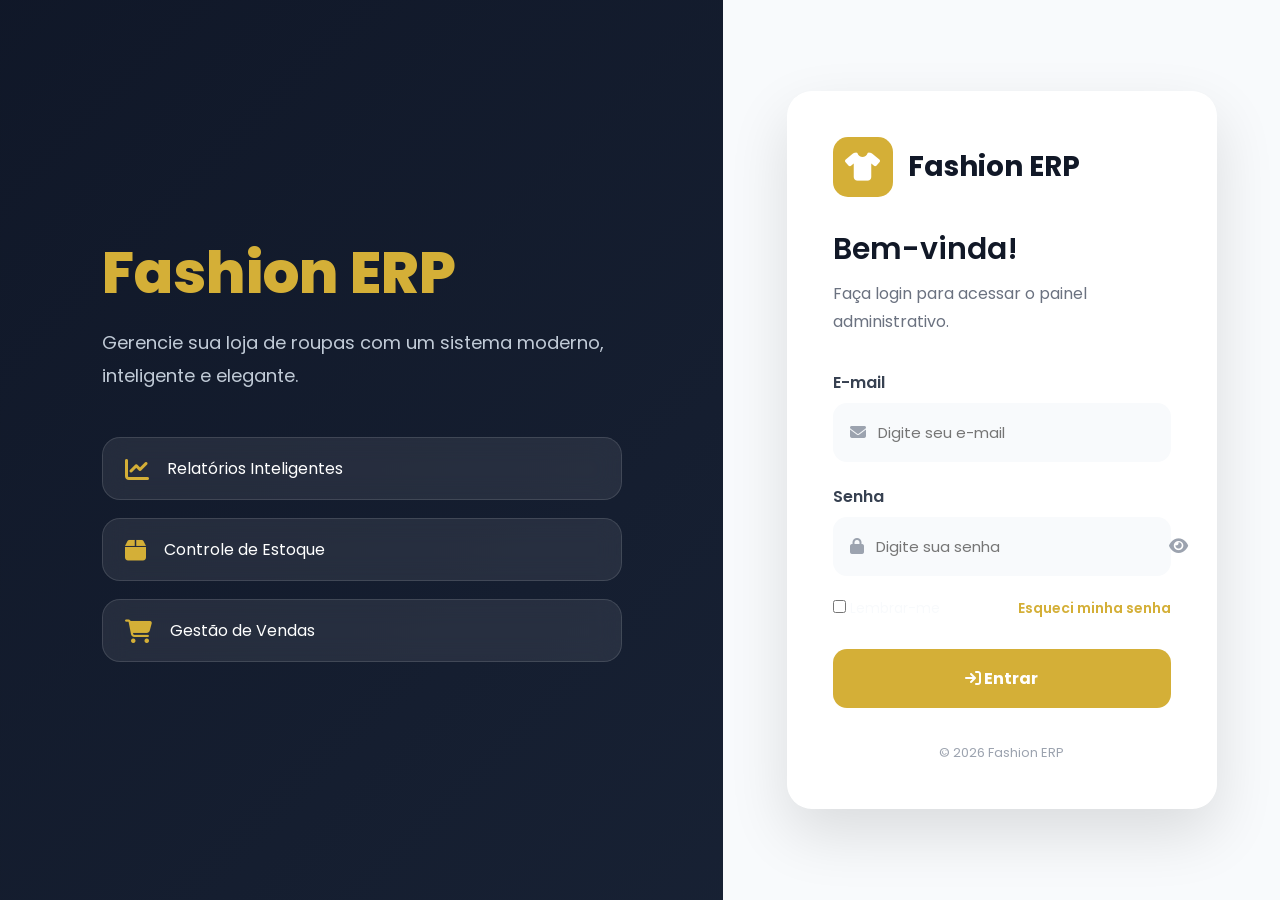
==== pages/ clientes.html @ 457f80de "cliente" ====
<!DOCTYPE html>
<html lang="pt-BR">

<head>

    <meta charset="UTF-8">

    <meta
        name="viewport"
        content="width=device-width, initial-scale=1.0">

    <title>Fashion ERP | Clientes</title>

    <!-- Google Fonts -->

    <link rel="preconnect" href="https://fonts.googleapis.com">

    <link
        rel="preconnect"
        href="https://fonts.gstatic.com"
        crossorigin>

    <link
        href="https://fonts.googleapis.com/css2?family=Poppins:wght@300;400;500;600;700;800&display=swap"
        rel="stylesheet">

    <!-- Font Awesome -->

    <link
        rel="stylesheet"
        href="https://cdnjs.cloudflare.com/ajax/libs/font-awesome/6.7.1/css/all.min.css">

    <!-- CSS -->

    <link rel="stylesheet" href="../css/base.css">

    <link rel="stylesheet" href="../css/layout.css">

    <link rel="stylesheet" href="../css/components.css">

    <link rel="stylesheet" href="../css/clientes.css">

</head>

<body>

<!-- PROTEÇÃO -->

<script>

if(localStorage.getItem("usuarioLogado") !== "true"){

    window.location.href="../index.html";

}

</script>


<!-- SIDEBAR -->

<aside class="sidebar">

    <div class="logo">

        <i class="fa-solid fa-shirt"></i>

        <h2>Fashion ERP</h2>

    </div>


    <nav>

        <a href="dashboard.html">

            <i class="fa-solid fa-house"></i>

            Dashboard

        </a>


        <a href="produtos.html">

            <i class="fa-solid fa-shirt"></i>

            Produtos

        </a>


        <a class="active" href="clientes.html">

            <i class="fa-solid fa-users"></i>

            Clientes

        </a>


        <a href="estoque.html">

            <i class="fa-solid fa-box"></i>

            Estoque

        </a>


        <a href="vendas.html">

            <i class="fa-solid fa-cart-shopping"></i>

            Vendas

        </a>


        <a href="financeiro.html">

            <i class="fa-solid fa-wallet"></i>

            Financeiro

        </a>


        <a href="fornecedores.html">

            <i class="fa-solid fa-truck"></i>

            Fornecedores

        </a>


        <a href="relatorios.html">

            <i class="fa-solid fa-chart-line"></i>

            Relatórios

        </a>


        <a href="perfil.html">

            <i class="fa-solid fa-user"></i>

            Perfil

        </a>

    </nav>

</aside>


<!-- CONTEÚDO -->

<main class="content">


    <!-- CABEÇALHO -->

    <header class="page-header">

        <div>

            <h1>Clientes</h1>

            <p>

                Gerencie os clientes da sua loja.

            </p>

        </div>


        <button
            class="btn-primary"
            id="novoCliente">

            <i class="fa-solid fa-plus"></i>

            Novo Cliente

        </button>

    </header>


    <!-- RESUMO -->

    <section class="client-stats">


        <div class="stat-card">

            <div class="stat-icon">

                <i class="fa-solid fa-users"></i>

            </div>

            <div>

                <span>Total de Clientes</span>

                <strong id="totalClientes">

                    0

                </strong>

            </div>

        </div>


        <div class="stat-card">

            <div class="stat-icon">

                <i class="fa-solid fa-user-plus"></i>

            </div>

            <div>

                <span>Novos Clientes</span>

                <strong id="novosClientes">

                    0

                </strong>

            </div>

        </div>


        <div class="stat-card">

            <div class="stat-icon">

                <i class="fa-solid fa-star"></i>

            </div>

            <div>

                <span>Clientes Ativos</span>

                <strong id="clientesAtivos">

                    0

                </strong>

            </div>

        </div>


    </section>


    <!-- FERRAMENTAS -->

    <section class="toolbar">


        <div class="search">

            <i class="fa-solid fa-magnifying-glass"></i>

            <input
                type="text"
                id="pesquisaCliente"
                placeholder="Pesquisar cliente...">

        </div>


        <button
            class="btn-secondary"
            id="limparPesquisa">

            <i class="fa-solid fa-filter-circle-xmark"></i>

            Limpar

        </button>


    </section>


    <!-- TABELA -->

    <section class="table-card">

        <table>

            <thead>

                <tr>

                    <th>Cliente</th>

                    <th>Telefone</th>

                    <th>E-mail</th>

                    <th>Cidade</th>

                    <th>Compras</th>

                    <th>Status</th>

                    <th>Ações</th>

                </tr>

            </thead>


            <tbody id="listaClientes">

                <!-- JS -->

            </tbody>

        </table>


        <div
            id="semClientes"
            class="empty-state">

            <i class="fa-solid fa-users"></i>

            <h3>Nenhum cliente cadastrado</h3>

            <p>

                Cadastre seu primeiro cliente.

            </p>

        </div>

    </section>


</main>


<!-- MODAL -->

<div
    class="modal"
    id="modalCliente">


    <div class="modal-content">


        <div class="modal-header">

            <div>

                <h2 id="tituloModal">

                    Novo Cliente

                </h2>

                <p>

                    Preencha os dados do cliente.

                </p>

            </div>


            <button
                type="button"
                id="fecharModal">

                <i class="fa-solid fa-xmark"></i>

            </button>

        </div>


        <form id="formCliente">


            <input
                type="hidden"
                id="clienteId">


            <div class="form-grid">


                <div class="form-group">

                    <label for="nomeCliente">

                        Nome completo

                    </label>

                    <input
                        type="text"
                        id="nomeCliente"
                        placeholder="Digite o nome"
                        required>

                </div>


                <div class="form-group">

                    <label for="telefoneCliente">

                        Telefone

                    </label>

                    <input
                        type="tel"
                        id="telefoneCliente"
                        placeholder="(00) 00000-0000"
                        required>

                </div>


                <div class="form-group">

                    <label for="emailCliente">

                        E-mail

                    </label>

                    <input
                        type="email"
                        id="emailCliente"
                        placeholder="cliente@email.com">

                </div>


                <div class="form-group">

                    <label for="cidadeCliente">

                        Cidade

                    </label>

                    <input
                        type="text"
                        id="cidadeCliente"
                        placeholder="Digite a cidade">

                </div>


                <div class="form-group">

                    <label for="statusCliente">

                        Status

                    </label>

                    <select id="statusCliente">

                        <option value="Ativo">

                            Ativo

                        </option>

                        <option value="Inativo">

                            Inativo

                        </option>

                    </select>

                </div>


                <div class="form-group">

                    <label for="observacoesCliente">

                        Observações

                    </label>

                    <input
                        type="text"
                        id="observacoesCliente"
                        placeholder="Observações">

                </div>


            </div>


            <div class="modal-footer">

                <button
                    type="button"
                    class="btn-secondary"
                    id="cancelarCliente">

                    Cancelar

                </button>


                <button
                    type="submit"
                    class="btn-primary">

                    <i class="fa-solid fa-check"></i>

                    Salvar Cliente

                </button>

            </div>


        </form>

    </div>

</div>


<script src="../js/clientes.js"></script>

</body>

</html>
---- css/components.css ----
/* ==========================================================
   FASHION ERP
   COMPONENTS.CSS
==========================================================*/

/* ==========================
   BOTÕES
========================== */

.btn{
    display:inline-flex;
    align-items:center;
    justify-content:center;
    gap:10px;

    height:48px;

    padding:0 22px;

    border:none;

    border-radius:14px;

    cursor:pointer;

    font-size:.95rem;

    font-weight:600;

    transition:.30s;

    user-select:none;
}

.btn i{

    font-size:15px;

}

.btn-primary{

    background:linear-gradient(135deg,#2563EB,#1D4ED8);

    color:#fff;

}

.btn-primary:hover{

    transform:translateY(-2px);

    box-shadow:0 15px 30px rgba(37,99,235,.30);

}

.btn-secondary{

    background:#F59E0B;

    color:#fff;

}

.btn-secondary:hover{

    transform:translateY(-2px);

}

.btn-success{

    background:#22C55E;

    color:#fff;

}

.btn-danger{

    background:#EF4444;

    color:#fff;

}

.btn-light{

    background:var(--surface);

    border:1px solid var(--border);

    color:var(--text);

}

.btn-light:hover{

    background:var(--background-light);

}

/* ==========================
   CARDS
========================== */

.card{

    background:var(--surface);

    border:1px solid var(--border);

    border-radius:22px;

    padding:25px;

    box-shadow:var(--shadow-sm);

    transition:.30s;

}

.card:hover{

    transform:translateY(-4px);

    box-shadow:var(--shadow);

}

.card-header{

    display:flex;

    justify-content:space-between;

    align-items:center;

    margin-bottom:25px;

}

.card-title{

    font-size:1.15rem;

    font-weight:600;

}

/* ==========================
   STAT CARDS
========================== */

.stat-card{

    display:flex;

    justify-content:space-between;

    align-items:center;

    padding:25px;

    border-radius:20px;

    background:var(--surface);

    border:1px solid var(--border);

    transition:.30s;

}

.stat-card:hover{

    transform:translateY(-5px);

}

.stat-card .icon{

    width:65px;

    height:65px;

    border-radius:18px;

    display:flex;

    align-items:center;

    justify-content:center;

    color:#fff;

    font-size:24px;

    background:linear-gradient(135deg,#2563EB,#1D4ED8);

}

.stat-card h3{

    font-size:2rem;

    margin-top:10px;

}

.stat-card p{

    color:var(--text-muted);

}

/* ==========================
   BADGES
========================== */

.badge{

    display:inline-flex;

    align-items:center;

    justify-content:center;

    padding:7px 14px;

    border-radius:50px;

    font-size:.80rem;

    font-weight:600;

}

.badge-success{

    background:#DCFCE7;

    color:#15803D;

}

.badge-danger{

    background:#FEE2E2;

    color:#B91C1C;

}

.badge-warning{

    background:#FEF3C7;

    color:#B45309;

}

.badge-info{

    background:#DBEAFE;

    color:#1D4ED8;

}

/* ==========================
   ALERTAS
========================== */

.alert{

    padding:18px 22px;

    border-radius:15px;

    margin-bottom:20px;

    border-left:5px solid;

}

.alert-success{

    background:#DCFCE7;

    border-color:#22C55E;

    color:#166534;

}

.alert-danger{

    background:#FEE2E2;

    border-color:#EF4444;

    color:#991B1B;

}

.alert-warning{

    background:#FEF3C7;

    border-color:#F59E0B;

    color:#92400E;

}

.alert-info{

    background:#DBEAFE;

    border-color:#2563EB;

    color:#1E3A8A;

}

/* ==========================
   AVATAR
========================== */

.avatar{

    width:45px;

    height:45px;

    border-radius:50%;

    overflow:hidden;

}

.avatar img{

    width:100%;

    height:100%;

    object-fit:cover;

}
/* ==========================================================
   TABELAS
========================================================== */

.table-container{
    background:var(--surface);
    border:1px solid var(--border);
    border-radius:20px;
    overflow:hidden;
    box-shadow:var(--shadow-sm);
}

.table-responsive{
    width:100%;
    overflow-x:auto;
}

.table{
    width:100%;
    border-collapse:collapse;
    min-width:900px;
}

.table thead{
    background:var(--background-light);
}

.table th{
    padding:18px;
    text-align:left;
    font-size:.9rem;
    font-weight:600;
    color:var(--text);
    border-bottom:1px solid var(--border);
}

.table td{
    padding:18px;
    border-bottom:1px solid var(--border);
    color:var(--text-light);
}

.table tbody tr{
    transition:.3s;
}

.table tbody tr:hover{
    background:rgba(37,99,235,.05);
}

/* ==========================================================
   FORMULÁRIOS
========================================================== */

.form-group{
    margin-bottom:22px;
}

.form-label{
    display:block;
    margin-bottom:8px;
    font-weight:600;
    color:var(--text);
}

.form-control{

    width:100%;

    height:52px;

    padding:0 18px;

    border-radius:14px;

    background:var(--background-light);

    border:1px solid var(--border);

    color:var(--text);

    transition:.3s;

}

.form-control:focus{

    border-color:var(--primary);

    box-shadow:0 0 0 4px rgba(37,99,235,.12);

}

textarea.form-control{

    height:140px;

    resize:vertical;

    padding:15px;

}

.form-row{

    display:grid;

    grid-template-columns:repeat(auto-fit,minmax(220px,1fr));

    gap:20px;

}

/* ==========================================================
   CHECKBOX
========================================================== */

.checkbox{

    display:flex;

    align-items:center;

    gap:10px;

}

.checkbox input{

    width:18px;

    height:18px;

    accent-color:var(--primary);

}

/* ==========================================================
   SWITCH
========================================================== */

.switch{

    position:relative;

    width:54px;

    height:30px;

}

.switch input{

    display:none;

}

.slider{

    position:absolute;

    inset:0;

    background:#CBD5E1;

    border-radius:50px;

    transition:.3s;

}

.slider::before{

    content:"";

    position:absolute;

    width:22px;

    height:22px;

    left:4px;

    top:4px;

    background:#fff;

    border-radius:50%;

    transition:.3s;

}

.switch input:checked + .slider{

    background:var(--primary);

}

.switch input:checked + .slider::before{

    transform:translateX(24px);

}

/* ==========================================================
   PAGINAÇÃO
========================================================== */

.pagination{

    display:flex;

    justify-content:flex-end;

    gap:10px;

    margin-top:25px;

}

.page-item{

    width:42px;

    height:42px;

    display:flex;

    align-items:center;

    justify-content:center;

    border-radius:12px;

    background:var(--surface);

    border:1px solid var(--border);

    cursor:pointer;

    transition:.3s;

}

.page-item:hover{

    background:var(--primary);

    color:#fff;

}

.page-item.active{

    background:var(--primary);

    color:#fff;

}

/* ==========================================================
   PROGRESS BAR
========================================================== */

.progress{

    width:100%;

    height:10px;

    border-radius:50px;

    overflow:hidden;

    background:#E5E7EB;

}

.progress-bar{

    height:100%;

    background:linear-gradient(90deg,#2563EB,#1D4ED8);

}

/* ==========================================================
   MODAL
========================================================== */

.modal{

    position:fixed;

    inset:0;

    background:rgba(0,0,0,.55);

    display:none;

    align-items:center;

    justify-content:center;

    padding:20px;

    z-index:5000;

}

.modal.active{

    display:flex;

}

.modal-content{

    width:100%;

    max-width:650px;

    background:var(--surface);

    border-radius:24px;

    padding:30px;

    position:relative;

    animation:fadeUp .35s;

}

.close-modal{

    position:absolute;

    top:18px;

    right:18px;

    width:42px;

    height:42px;

    border-radius:12px;

    background:var(--background-light);

}

/* ==========================================================
   DROPDOWN
========================================================== */

.dropdown{

    position:relative;

}

.dropdown-menu{

    position:absolute;

    top:110%;

    right:0;

    width:220px;

    background:var(--surface);

    border:1px solid var(--border);

    border-radius:16px;

    overflow:hidden;

    display:none;

    box-shadow:var(--shadow);

}

.dropdown.active .dropdown-menu{

    display:block;

}

.dropdown-menu a{

    display:flex;

    align-items:center;

    gap:12px;

    padding:15px 18px;

    transition:.3s;

}

.dropdown-menu a:hover{

    background:rgba(37,99,235,.08);

}

/* ==========================================================
   TOOLTIP
========================================================== */

.tooltip{

    position:relative;

}

.tooltip:hover::after{

    content:attr(data-tooltip);

    position:absolute;

    bottom:120%;

    left:50%;

    transform:translateX(-50%);

    background:#111827;

    color:#fff;

    padding:8px 12px;

    border-radius:8px;

    white-space:nowrap;

    font-size:.8rem;

}

/* ==========================================================
   SKELETON
========================================================== */

.skeleton{

    background:linear-gradient(
        90deg,
        #E5E7EB 25%,
        #F3F4F6 50%,
        #E5E7EB 75%
    );

    background-size:200% 100%;

    animation:skeleton-loading 1.4s infinite;

    border-radius:12px;

}

@keyframes skeleton-loading{

    0%{
        background-position:200% 0;
    }

    100%{
        background-position:-200% 0;
    }

}
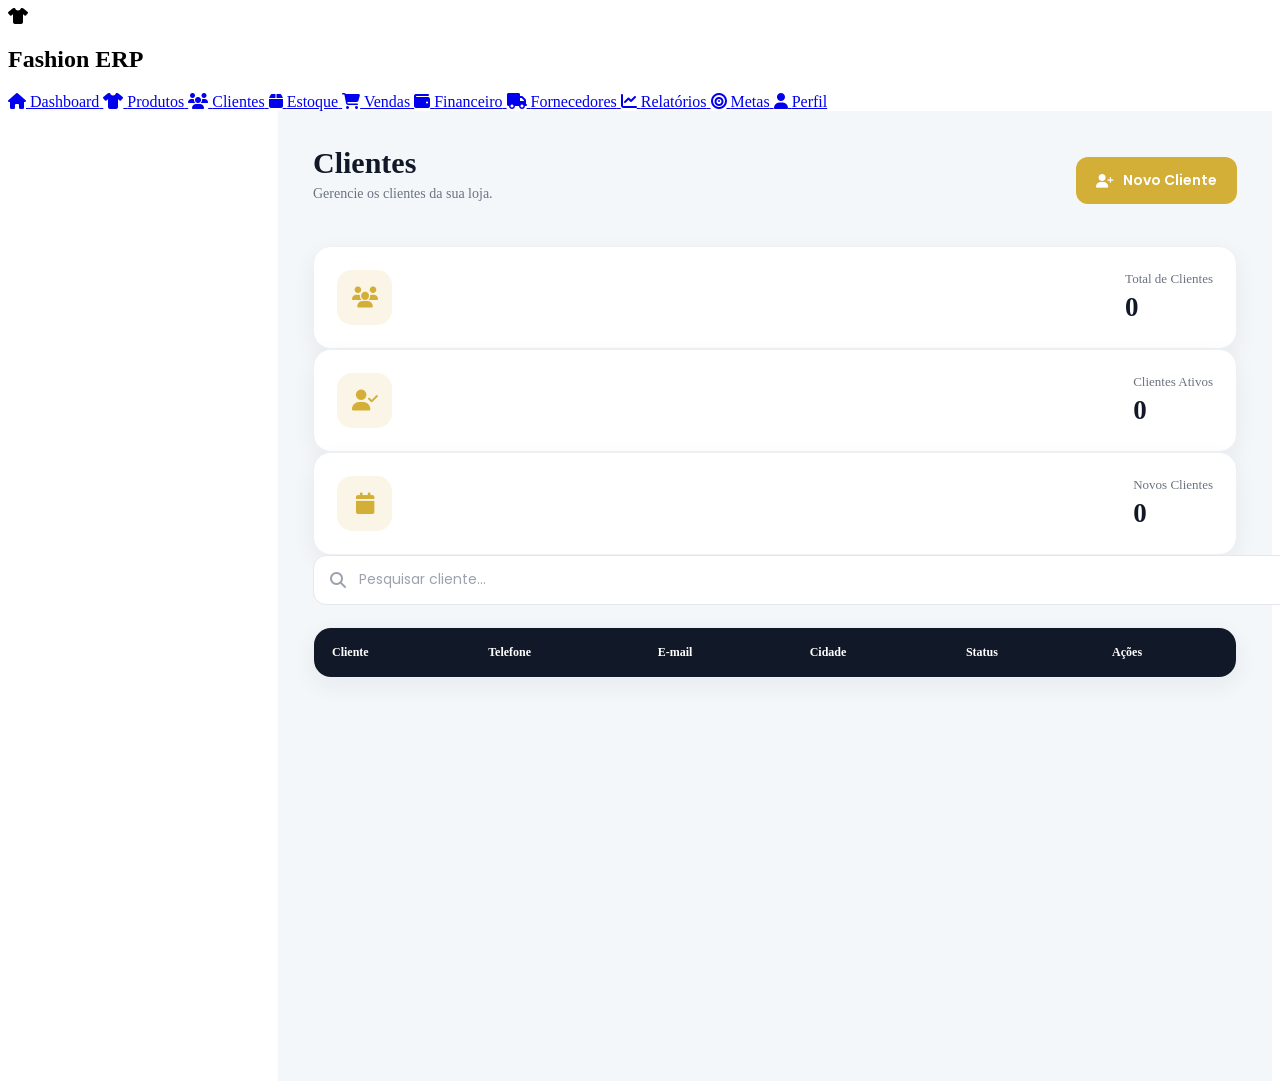
==== commit 83ab23c4: "putrer" ====
--- a/pages/ clientes.html
+++ b/pages/ clientes.html
@@ -5,78 +5,63 @@
 
     <meta charset="UTF-8">
 
-    <meta
-        name="viewport"
-        content="width=device-width, initial-scale=1.0">
+    <meta name="viewport"
+          content="width=device-width, initial-scale=1.0">
 
     <title>Fashion ERP | Clientes</title>
 
-    <!-- Google Fonts -->
-
-    <link rel="preconnect" href="https://fonts.googleapis.com">
-
-    <link
-        rel="preconnect"
-        href="https://fonts.gstatic.com"
-        crossorigin>
+    <link rel="preconnect"
+          href="https://fonts.googleapis.com">
+
+    <link rel="preconnect"
+          href="https://fonts.gstatic.com"
+          crossorigin>
 
     <link
         href="https://fonts.googleapis.com/css2?family=Poppins:wght@300;400;500;600;700;800&display=swap"
         rel="stylesheet">
 
-    <!-- Font Awesome -->
-
     <link
         rel="stylesheet"
         href="https://cdnjs.cloudflare.com/ajax/libs/font-awesome/6.7.1/css/all.min.css">
 
-    <!-- CSS -->
-
     <link rel="stylesheet" href="../css/base.css">
-
     <link rel="stylesheet" href="../css/layout.css">
-
     <link rel="stylesheet" href="../css/components.css">
-
     <link rel="stylesheet" href="../css/clientes.css">
 
 </head>
 
+
 <body>
 
-<!-- PROTEÇÃO -->
-
-<script>
-
-if(localStorage.getItem("usuarioLogado") !== "true"){
-
-    window.location.href="../index.html";
-
-}
-
-</script>
-
-
-<!-- SIDEBAR -->
+
+<!-- =====================================
+     SIDEBAR
+====================================== -->
 
 <aside class="sidebar">
 
+
     <div class="logo">
 
         <i class="fa-solid fa-shirt"></i>
 
-        <h2>Fashion ERP</h2>
+        <h2>
+            Fashion ERP
+        </h2>
 
     </div>
 
 
     <nav>
 
+
         <a href="dashboard.html">
 
             <i class="fa-solid fa-house"></i>
 
-            Dashboard
+            <span>Dashboard</span>
 
         </a>
 
@@ -85,16 +70,19 @@
 
             <i class="fa-solid fa-shirt"></i>
 
-            Produtos
-
-        </a>
-
-
-        <a class="active" href="clientes.html">
+            <span>Produtos</span>
+
+        </a>
+
+
+        <a
+            href="clientes.html"
+            class="active"
+        >
 
             <i class="fa-solid fa-users"></i>
 
-            Clientes
+            <span>Clientes</span>
 
         </a>
 
@@ -103,7 +91,7 @@
 
             <i class="fa-solid fa-box"></i>
 
-            Estoque
+            <span>Estoque</span>
 
         </a>
 
@@ -112,7 +100,7 @@
 
             <i class="fa-solid fa-cart-shopping"></i>
 
-            Vendas
+            <span>Vendas</span>
 
         </a>
 
@@ -121,7 +109,7 @@
 
             <i class="fa-solid fa-wallet"></i>
 
-            Financeiro
+            <span>Financeiro</span>
 
         </a>
 
@@ -130,7 +118,7 @@
 
             <i class="fa-solid fa-truck"></i>
 
-            Fornecedores
+            <span>Fornecedores</span>
 
         </a>
 
@@ -139,7 +127,16 @@
 
             <i class="fa-solid fa-chart-line"></i>
 
-            Relatórios
+            <span>Relatórios</span>
+
+        </a>
+
+
+        <a href="metas.html">
+
+            <i class="fa-solid fa-bullseye"></i>
+
+            <span>Metas</span>
 
         </a>
 
@@ -148,32 +145,35 @@
 
             <i class="fa-solid fa-user"></i>
 
-            Perfil
-
-        </a>
+            <span>Perfil</span>
+
+        </a>
+
 
     </nav>
 
+
 </aside>
 
 
-<!-- CONTEÚDO -->
+
+<!-- =====================================
+     CONTEÚDO
+====================================== -->
 
 <main class="content">
 
 
-    <!-- CABEÇALHO -->
-
     <header class="page-header">
 
         <div>
 
-            <h1>Clientes</h1>
+            <h1>
+                Clientes
+            </h1>
 
             <p>
-
                 Gerencie os clientes da sua loja.
-
             </p>
 
         </div>
@@ -181,9 +181,10 @@
 
         <button
             class="btn-primary"
-            id="novoCliente">
-
-            <i class="fa-solid fa-plus"></i>
+            id="novoCliente"
+        >
+
+            <i class="fa-solid fa-user-plus"></i>
 
             Novo Cliente
 
@@ -192,9 +193,10 @@
     </header>
 
 
+
     <!-- RESUMO -->
 
-    <section class="client-stats">
+    <section class="product-stats">
 
 
         <div class="stat-card">
@@ -210,9 +212,7 @@
                 <span>Total de Clientes</span>
 
                 <strong id="totalClientes">
-
                     0
-
                 </strong>
 
             </div>
@@ -224,18 +224,37 @@
 
             <div class="stat-icon">
 
-                <i class="fa-solid fa-user-plus"></i>
+                <i class="fa-solid fa-user-check"></i>
 
             </div>
 
             <div>
 
+                <span>Clientes Ativos</span>
+
+                <strong id="clientesAtivos">
+                    0
+                </strong>
+
+            </div>
+
+        </div>
+
+
+        <div class="stat-card">
+
+            <div class="stat-icon">
+
+                <i class="fa-solid fa-calendar"></i>
+
+            </div>
+
+            <div>
+
                 <span>Novos Clientes</span>
 
                 <strong id="novosClientes">
-
                     0
-
                 </strong>
 
             </div>
@@ -243,33 +262,11 @@
         </div>
 
 
-        <div class="stat-card">
-
-            <div class="stat-icon">
-
-                <i class="fa-solid fa-star"></i>
-
-            </div>
-
-            <div>
-
-                <span>Clientes Ativos</span>
-
-                <strong id="clientesAtivos">
-
-                    0
-
-                </strong>
-
-            </div>
-
-        </div>
-
-
     </section>
 
 
-    <!-- FERRAMENTAS -->
+
+    <!-- PESQUISA -->
 
     <section class="toolbar">
 
@@ -281,29 +278,21 @@
             <input
                 type="text"
                 id="pesquisaCliente"
-                placeholder="Pesquisar cliente...">
-
-        </div>
-
-
-        <button
-            class="btn-secondary"
-            id="limparPesquisa">
-
-            <i class="fa-solid fa-filter-circle-xmark"></i>
-
-            Limpar
-
-        </button>
+                placeholder="Pesquisar cliente..."
+            >
+
+        </div>
 
 
     </section>
 
 
+
     <!-- TABELA -->
 
     <section class="table-card">
 
+
         <table>
 
             <thead>
@@ -318,8 +307,6 @@
 
                     <th>Cidade</th>
 
-                    <th>Compras</th>
-
                     <th>Status</th>
 
                     <th>Ações</th>
@@ -331,40 +318,45 @@
 
             <tbody id="listaClientes">
 
-                <!-- JS -->
-
             </tbody>
 
+
         </table>
 
 
         <div
-            id="semClientes"
-            class="empty-state">
+            class="empty-state"
+            id="clientesVazios"
+        >
 
             <i class="fa-solid fa-users"></i>
 
-            <h3>Nenhum cliente cadastrado</h3>
+            <h3>
+                Nenhum cliente cadastrado
+            </h3>
 
             <p>
-
                 Cadastre seu primeiro cliente.
-
             </p>
 
         </div>
 
+
     </section>
 
 
 </main>
 
 
-<!-- MODAL -->
+
+<!-- =====================================
+     MODAL CLIENTE
+====================================== -->
 
 <div
     class="modal"
-    id="modalCliente">
+    id="modalCliente"
+>
 
 
     <div class="modal-content">
@@ -372,18 +364,15 @@
 
         <div class="modal-header">
 
+
             <div>
 
-                <h2 id="tituloModal">
-
+                <h2 id="tituloModalCliente">
                     Novo Cliente
-
                 </h2>
 
                 <p>
-
                     Preencha os dados do cliente.
-
                 </p>
 
             </div>
@@ -391,13 +380,16 @@
 
             <button
                 type="button"
-                id="fecharModal">
+                id="fecharModalCliente"
+            >
 
                 <i class="fa-solid fa-xmark"></i>
 
             </button>
 
-        </div>
+
+        </div>
+
 
 
         <form id="formCliente">
@@ -405,25 +397,25 @@
 
             <input
                 type="hidden"
-                id="clienteId">
+                id="clienteId"
+            >
 
 
             <div class="form-grid">
 
 
-                <div class="form-group">
+                <div class="form-group full">
 
                     <label for="nomeCliente">
-
                         Nome completo
-
                     </label>
 
                     <input
                         type="text"
                         id="nomeCliente"
-                        placeholder="Digite o nome"
-                        required>
+                        placeholder="Nome do cliente"
+                        required
+                    >
 
                 </div>
 
@@ -431,16 +423,14 @@
                 <div class="form-group">
 
                     <label for="telefoneCliente">
-
                         Telefone
-
                     </label>
 
                     <input
                         type="tel"
                         id="telefoneCliente"
                         placeholder="(00) 00000-0000"
-                        required>
+                    >
 
                 </div>
 
@@ -448,15 +438,14 @@
                 <div class="form-group">
 
                     <label for="emailCliente">
-
                         E-mail
-
                     </label>
 
                     <input
                         type="email"
                         id="emailCliente"
-                        placeholder="cliente@email.com">
+                        placeholder="cliente@email.com"
+                    >
 
                 </div>
 
@@ -464,71 +453,76 @@
                 <div class="form-group">
 
                     <label for="cidadeCliente">
-
                         Cidade
-
                     </label>
 
                     <input
                         type="text"
                         id="cidadeCliente"
-                        placeholder="Digite a cidade">
+                        placeholder="Cidade"
+                    >
 
                 </div>
 
 
                 <div class="form-group">
 
-                    <label for="statusCliente">
-
-                        Status
-
-                    </label>
-
-                    <select id="statusCliente">
-
-                        <option value="Ativo">
-
-                            Ativo
-
-                        </option>
-
-                        <option value="Inativo">
-
-                            Inativo
-
-                        </option>
-
-                    </select>
-
-                </div>
-
-
-                <div class="form-group">
-
-                    <label for="observacoesCliente">
-
-                        Observações
-
+                    <label for="estadoCliente">
+                        Estado
                     </label>
 
                     <input
                         type="text"
+                        id="estadoCliente"
+                        placeholder="MG"
+                        maxlength="2"
+                    >
+
+                </div>
+
+
+                <div class="form-group full">
+
+                    <label for="enderecoCliente">
+                        Endereço
+                    </label>
+
+                    <input
+                        type="text"
+                        id="enderecoCliente"
+                        placeholder="Rua, número, bairro"
+                    >
+
+                </div>
+
+
+                <div class="form-group full">
+
+                    <label for="observacoesCliente">
+                        Observações
+                    </label>
+
+                    <textarea
                         id="observacoesCliente"
-                        placeholder="Observações">
-
-                </div>
-
-
-            </div>
+                        rows="4"
+                        placeholder="Observações sobre o cliente..."
+                    ></textarea>
+
+                </div>
+
+
+            </div>
+
 
 
             <div class="modal-footer">
+
 
                 <button
                     type="button"
                     class="btn-secondary"
-                    id="cancelarCliente">
+                    id="cancelarCliente"
+                >
 
                     Cancelar
 
@@ -537,7 +531,8 @@
 
                 <button
                     type="submit"
-                    class="btn-primary">
+                    class="btn-primary"
+                >
 
                     <i class="fa-solid fa-check"></i>
 
@@ -545,16 +540,19 @@
 
                 </button>
 
+
             </div>
 
 
         </form>
 
+
     </div>
 
 </div>
 
 
+
 <script src="../js/clientes.js"></script>
 
 </body>
--- a/css/clientes.css
+++ b/css/clientes.css
@@ -0,0 +1,774 @@
+/* =========================================
+   FASHION ERP
+   CLIENTES
+========================================= */
+
+
+/* =========================================
+   CONTEÚDO
+========================================= */
+
+.content{
+    margin-left:270px;
+    min-height:100vh;
+    padding:35px;
+    background:#F4F7FA;
+}
+
+
+/* =========================================
+   CABEÇALHO
+========================================= */
+
+.page-header{
+    display:flex;
+    justify-content:space-between;
+    align-items:center;
+    gap:20px;
+    margin-bottom:30px;
+}
+
+.page-header h1{
+    margin:0;
+    color:#111827;
+    font-size:30px;
+    font-weight:700;
+}
+
+.page-header p{
+    margin-top:6px;
+    color:#6B7280;
+    font-size:14px;
+}
+
+
+/* =========================================
+   BOTÕES
+========================================= */
+
+.btn-primary{
+    display:inline-flex;
+    align-items:center;
+    justify-content:center;
+    gap:9px;
+
+    border:none;
+    border-radius:12px;
+
+    padding:13px 20px;
+
+    background:#D4AF37;
+    color:#fff;
+
+    font-family:'Poppins', sans-serif;
+    font-size:14px;
+    font-weight:600;
+
+    cursor:pointer;
+
+    transition:
+        transform .25s ease,
+        background .25s ease,
+        box-shadow .25s ease;
+}
+
+.btn-primary:hover{
+    background:#B89320;
+    transform:translateY(-2px);
+    box-shadow:0 10px 20px rgba(212,175,55,.25);
+}
+
+.btn-secondary{
+    display:inline-flex;
+    align-items:center;
+    justify-content:center;
+    gap:8px;
+
+    border:1px solid #E5E7EB;
+    border-radius:12px;
+
+    padding:12px 18px;
+
+    background:#fff;
+    color:#374151;
+
+    font-family:'Poppins', sans-serif;
+    font-size:14px;
+    font-weight:500;
+
+    cursor:pointer;
+
+    transition:.25s ease;
+}
+
+.btn-secondary:hover{
+    background:#F9FAFB;
+    border-color:#D1D5DB;
+}
+
+
+/* =========================================
+   CARDS DE ESTATÍSTICAS
+========================================= */
+
+.client-stats{
+    display:grid;
+    grid-template-columns:repeat(3,1fr);
+    gap:22px;
+    margin-bottom:28px;
+}
+
+.stat-card{
+    display:flex;
+    align-items:center;
+    gap:18px;
+
+    padding:23px;
+
+    background:#fff;
+
+    border:1px solid #EEF0F3;
+    border-radius:18px;
+
+    box-shadow:0 8px 24px rgba(15,23,42,.06);
+
+    transition:.3s ease;
+}
+
+.stat-card:hover{
+    transform:translateY(-4px);
+    box-shadow:0 14px 30px rgba(15,23,42,.10);
+}
+
+.stat-icon{
+    width:55px;
+    height:55px;
+
+    display:flex;
+    align-items:center;
+    justify-content:center;
+
+    flex-shrink:0;
+
+    border-radius:15px;
+
+    background:rgba(212,175,55,.12);
+    color:#D4AF37;
+
+    font-size:21px;
+}
+
+.stat-card span{
+    display:block;
+
+    margin-bottom:5px;
+
+    color:#6B7280;
+
+    font-size:13px;
+    font-weight:500;
+}
+
+.stat-card strong{
+    display:block;
+
+    color:#111827;
+
+    font-size:27px;
+    font-weight:700;
+}
+
+
+/* =========================================
+   BARRA DE FERRAMENTAS
+========================================= */
+
+.toolbar{
+    display:flex;
+    align-items:center;
+    gap:15px;
+
+    margin-bottom:22px;
+}
+
+
+/* =========================================
+   PESQUISA
+========================================= */
+
+.search{
+    position:relative;
+    flex:1;
+}
+
+.search i{
+    position:absolute;
+
+    left:17px;
+    top:50%;
+
+    transform:translateY(-50%);
+
+    color:#9CA3AF;
+
+    pointer-events:none;
+}
+
+.search input{
+    width:100%;
+
+    height:48px;
+
+    padding:0 18px 0 45px;
+
+    border:1px solid #E5E7EB;
+    border-radius:13px;
+
+    background:#fff;
+
+    color:#111827;
+
+    font-family:'Poppins', sans-serif;
+    font-size:14px;
+
+    outline:none;
+
+    transition:.25s ease;
+}
+
+.search input::placeholder{
+    color:#9CA3AF;
+}
+
+.search input:focus{
+    border-color:#D4AF37;
+
+    box-shadow:
+        0 0 0 3px rgba(212,175,55,.12);
+}
+
+
+/* =========================================
+   TABELA
+========================================= */
+
+.table-card{
+    position:relative;
+
+    background:#fff;
+
+    border:1px solid #EEF0F3;
+    border-radius:18px;
+
+    box-shadow:0 8px 24px rgba(15,23,42,.06);
+
+    overflow:hidden;
+}
+
+.table-card table{
+    width:100%;
+
+    border-collapse:collapse;
+}
+
+.table-card thead{
+    background:#111827;
+}
+
+.table-card th{
+    padding:17px 18px;
+
+    color:#fff;
+
+    text-align:left;
+
+    font-size:12px;
+    font-weight:600;
+
+    white-space:nowrap;
+}
+
+.table-card td{
+    padding:17px 18px;
+
+    color:#374151;
+
+    font-size:13px;
+
+    border-bottom:1px solid #F0F1F3;
+
+    vertical-align:middle;
+}
+
+.table-card tbody tr{
+    transition:.2s ease;
+}
+
+.table-card tbody tr:hover{
+    background:#FAFAFA;
+}
+
+.table-card tbody tr:last-child td{
+    border-bottom:none;
+}
+
+
+/* =========================================
+   NOME DO CLIENTE
+========================================= */
+
+.client-name{
+    display:flex;
+    align-items:center;
+    gap:12px;
+}
+
+.client-avatar{
+    width:42px;
+    height:42px;
+
+    display:flex;
+    align-items:center;
+    justify-content:center;
+
+    flex-shrink:0;
+
+    border-radius:50%;
+
+    background:#111827;
+    color:#D4AF37;
+
+    font-size:14px;
+    font-weight:700;
+}
+
+.client-info strong{
+    display:block;
+
+    color:#111827;
+
+    font-size:13px;
+    font-weight:600;
+}
+
+.client-info span{
+    display:block;
+
+    margin-top:2px;
+
+    color:#9CA3AF;
+
+    font-size:11px;
+}
+
+
+/* =========================================
+   STATUS
+========================================= */
+
+.status{
+    display:inline-flex;
+    align-items:center;
+    gap:6px;
+
+    padding:6px 11px;
+
+    border-radius:50px;
+
+    font-size:11px;
+    font-weight:600;
+}
+
+.status::before{
+    content:"";
+
+    width:6px;
+    height:6px;
+
+    border-radius:50%;
+}
+
+.status.ativo{
+    background:#DCFCE7;
+    color:#15803D;
+}
+
+.status.ativo::before{
+    background:#22C55E;
+}
+
+.status.inativo{
+    background:#F3F4F6;
+    color:#6B7280;
+}
+
+.status.inativo::before{
+    background:#9CA3AF;
+}
+
+
+/* =========================================
+   AÇÕES
+========================================= */
+
+.action-buttons{
+    display:flex;
+    align-items:center;
+    gap:7px;
+}
+
+.icon-btn{
+    width:36px;
+    height:36px;
+
+    display:inline-flex;
+    align-items:center;
+    justify-content:center;
+
+    border:1px solid #E5E7EB;
+    border-radius:9px;
+
+    background:#fff;
+    color:#6B7280;
+
+    cursor:pointer;
+
+    transition:.25s ease;
+}
+
+.icon-btn:hover{
+    background:#D4AF37;
+    border-color:#D4AF37;
+    color:#fff;
+}
+
+.icon-btn.delete:hover{
+    background:#EF4444;
+    border-color:#EF4444;
+}
+
+
+/* =========================================
+   ESTADO VAZIO
+========================================= */
+
+.empty-state{
+    display:none;
+
+    padding:70px 20px;
+
+    text-align:center;
+}
+
+.empty-state i{
+    margin-bottom:15px;
+
+    color:#D4AF37;
+
+    font-size:45px;
+}
+
+.empty-state h3{
+    margin:0 0 7px;
+
+    color:#111827;
+
+    font-size:18px;
+}
+
+.empty-state p{
+    margin:0;
+
+    color:#9CA3AF;
+
+    font-size:13px;
+}
+
+
+/* =========================================
+   MODAL
+========================================= */
+
+.modal{
+    position:fixed;
+
+    inset:0;
+
+    z-index:1000;
+
+    display:none;
+
+    align-items:center;
+    justify-content:center;
+
+    padding:20px;
+
+    background:rgba(15,23,42,.60);
+
+    backdrop-filter:blur(5px);
+}
+
+.modal.show{
+    display:flex;
+}
+
+.modal-content{
+    width:100%;
+    max-width:720px;
+
+    max-height:90vh;
+
+    overflow-y:auto;
+
+    background:#fff;
+
+    border-radius:22px;
+
+    box-shadow:
+        0 25px 70px rgba(0,0,0,.20);
+
+    animation:modalEntrada .25s ease;
+}
+
+@keyframes modalEntrada{
+
+    from{
+        opacity:0;
+        transform:translateY(20px) scale(.98);
+    }
+
+    to{
+        opacity:1;
+        transform:translateY(0) scale(1);
+    }
+
+}
+
+
+/* =========================================
+   CABEÇALHO DO MODAL
+========================================= */
+
+.modal-header{
+    display:flex;
+    align-items:flex-start;
+    justify-content:space-between;
+
+    padding:25px 28px;
+
+    background:#111827;
+
+    color:#fff;
+}
+
+.modal-header h2{
+    margin:0;
+
+    font-size:20px;
+    font-weight:700;
+}
+
+.modal-header p{
+    margin-top:5px;
+
+    color:#9CA3AF;
+
+    font-size:12px;
+}
+
+.modal-header button{
+    width:38px;
+    height:38px;
+
+    display:flex;
+    align-items:center;
+    justify-content:center;
+
+    border:none;
+    border-radius:10px;
+
+    background:rgba(255,255,255,.08);
+
+    color:#fff;
+
+    cursor:pointer;
+
+    transition:.25s;
+}
+
+.modal-header button:hover{
+    background:#D4AF37;
+}
+
+
+/* =========================================
+   FORMULÁRIO
+========================================= */
+
+#formCliente{
+    padding:28px;
+}
+
+.form-grid{
+    display:grid;
+
+    grid-template-columns:repeat(2,1fr);
+
+    gap:20px;
+}
+
+.form-group label{
+    display:block;
+
+    margin-bottom:7px;
+
+    color:#374151;
+
+    font-size:13px;
+    font-weight:600;
+}
+
+.form-group input,
+.form-group select{
+    width:100%;
+
+    height:46px;
+
+    padding:0 14px;
+
+    border:1px solid #E5E7EB;
+    border-radius:11px;
+
+    background:#F9FAFB;
+
+    color:#111827;
+
+    font-family:'Poppins',sans-serif;
+    font-size:13px;
+
+    outline:none;
+
+    transition:.25s ease;
+}
+
+.form-group input:focus,
+.form-group select:focus{
+    background:#fff;
+
+    border-color:#D4AF37;
+
+    box-shadow:
+        0 0 0 3px rgba(212,175,55,.12);
+}
+
+
+/* =========================================
+   RODAPÉ DO MODAL
+========================================= */
+
+.modal-footer{
+    display:flex;
+
+    justify-content:flex-end;
+    align-items:center;
+
+    gap:12px;
+
+    margin-top:28px;
+
+    padding-top:22px;
+
+    border-top:1px solid #EEF0F3;
+}
+
+
+/* =========================================
+   RESPONSIVIDADE
+========================================= */
+
+@media(max-width:1100px){
+
+    .client-stats{
+        grid-template-columns:repeat(2,1fr);
+    }
+
+}
+
+@media(max-width:900px){
+
+    .content{
+        margin-left:0;
+        padding:25px 20px;
+    }
+
+    .page-header{
+        flex-direction:column;
+        align-items:flex-start;
+    }
+
+}
+
+@media(max-width:700px){
+
+    .client-stats{
+        grid-template-columns:1fr;
+    }
+
+    .toolbar{
+        flex-direction:column;
+        align-items:stretch;
+    }
+
+    .table-card{
+        overflow-x:auto;
+    }
+
+    .table-card table{
+        min-width:850px;
+    }
+
+    .modal-content{
+        max-height:95vh;
+    }
+
+    .form-grid{
+        grid-template-columns:1fr;
+    }
+
+}
+
+@media(max-width:500px){
+
+    .content{
+        padding:18px 14px;
+    }
+
+    .page-header h1{
+        font-size:25px;
+    }
+
+    .stat-card{
+        padding:18px;
+    }
+
+    .stat-card strong{
+        font-size:23px;
+    }
+
+    #formCliente{
+        padding:20px;
+    }
+
+    .modal-header{
+        padding:20px;
+    }
+
+    .modal-footer{
+        flex-direction:column-reverse;
+    }
+
+    .modal-footer button{
+        width:100%;
+    }
+
+}
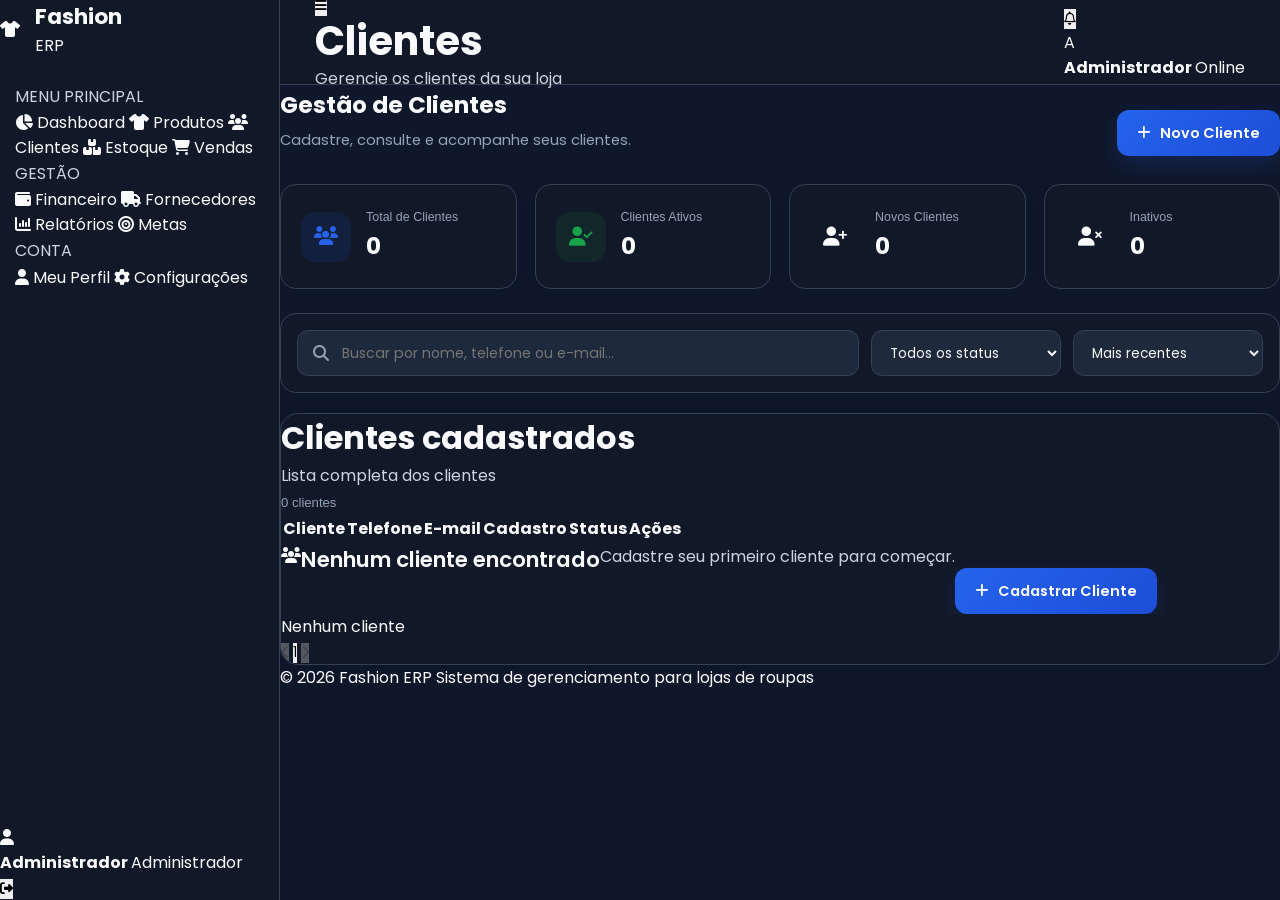
==== commit 520e27c3: "cliente" ====
--- a/pages/ clientes.html
+++ b/pages/ clientes.html
@@ -2,558 +2,934 @@
 <html lang="pt-BR">
 
 <head>
-
     <meta charset="UTF-8">
-
-    <meta name="viewport"
-          content="width=device-width, initial-scale=1.0">
+    <meta name="viewport" content="width=device-width, initial-scale=1.0">
 
     <title>Fashion ERP | Clientes</title>
 
-    <link rel="preconnect"
-          href="https://fonts.googleapis.com">
-
-    <link rel="preconnect"
-          href="https://fonts.gstatic.com"
-          crossorigin>
+    <meta name="description"
+        content="Gerenciamento de clientes do Fashion ERP">
+
+    <!-- Google Fonts -->
+    <link rel="preconnect" href="https://fonts.googleapis.com">
+    <link rel="preconnect" href="https://fonts.gstatic.com" crossorigin>
 
     <link
         href="https://fonts.googleapis.com/css2?family=Poppins:wght@300;400;500;600;700;800&display=swap"
         rel="stylesheet">
 
+    <!-- Font Awesome -->
     <link
         rel="stylesheet"
         href="https://cdnjs.cloudflare.com/ajax/libs/font-awesome/6.7.1/css/all.min.css">
 
+    <!-- CSS -->
     <link rel="stylesheet" href="../css/base.css">
     <link rel="stylesheet" href="../css/layout.css">
     <link rel="stylesheet" href="../css/components.css">
     <link rel="stylesheet" href="../css/clientes.css">
-
+    <link rel="stylesheet" href="../css/responsive.css">
 </head>
 
-
 <body>
 
-
-<!-- =====================================
-     SIDEBAR
-====================================== -->
-
-<aside class="sidebar">
-
-
-    <div class="logo">
-
-        <i class="fa-solid fa-shirt"></i>
-
-        <h2>
-            Fashion ERP
-        </h2>
+    <!-- =====================================================
+         SIDEBAR
+    ====================================================== -->
+
+    <aside class="sidebar">
+
+        <div class="sidebar-logo">
+
+            <div class="logo-icon">
+                <i class="fa-solid fa-shirt"></i>
+            </div>
+
+            <div>
+                <h2>Fashion</h2>
+                <span>ERP</span>
+            </div>
+
+        </div>
+
+
+        <nav class="sidebar-menu">
+
+            <p class="menu-title">
+                MENU PRINCIPAL
+            </p>
+
+            <a href="dashboard.html" class="menu-item">
+                <i class="fa-solid fa-chart-pie"></i>
+                <span>Dashboard</span>
+            </a>
+
+            <a href="produtos.html" class="menu-item">
+                <i class="fa-solid fa-shirt"></i>
+                <span>Produtos</span>
+            </a>
+
+            <a href="clientes.html" class="menu-item active">
+                <i class="fa-solid fa-users"></i>
+                <span>Clientes</span>
+            </a>
+
+            <a href="estoque.html" class="menu-item">
+                <i class="fa-solid fa-boxes-stacked"></i>
+                <span>Estoque</span>
+            </a>
+
+            <a href="vendas.html" class="menu-item">
+                <i class="fa-solid fa-cart-shopping"></i>
+                <span>Vendas</span>
+            </a>
+
+
+            <p class="menu-title">
+                GESTÃO
+            </p>
+
+            <a href="financeiro.html" class="menu-item">
+                <i class="fa-solid fa-wallet"></i>
+                <span>Financeiro</span>
+            </a>
+
+            <a href="fornecedores.html" class="menu-item">
+                <i class="fa-solid fa-truck"></i>
+                <span>Fornecedores</span>
+            </a>
+
+            <a href="relatorios.html" class="menu-item">
+                <i class="fa-solid fa-chart-column"></i>
+                <span>Relatórios</span>
+            </a>
+
+            <a href="metas.html" class="menu-item">
+                <i class="fa-solid fa-bullseye"></i>
+                <span>Metas</span>
+            </a>
+
+
+            <p class="menu-title">
+                CONTA
+            </p>
+
+            <a href="perfil.html" class="menu-item">
+                <i class="fa-solid fa-user"></i>
+                <span>Meu Perfil</span>
+            </a>
+
+            <a href="configuracoes.html" class="menu-item">
+                <i class="fa-solid fa-gear"></i>
+                <span>Configurações</span>
+            </a>
+
+        </nav>
+
+
+        <!-- USUÁRIO -->
+
+        <div class="sidebar-user">
+
+            <div class="user-avatar">
+                <i class="fa-solid fa-user"></i>
+            </div>
+
+            <div class="user-info">
+
+                <strong>
+                    Administrador
+                </strong>
+
+                <span>
+                    Administrador
+                </span>
+
+            </div>
+
+            <button
+                class="logout-button"
+                id="logoutButton"
+                title="Sair">
+
+                <i class="fa-solid fa-right-from-bracket"></i>
+
+            </button>
+
+        </div>
+
+    </aside>
+
+
+    <!-- =====================================================
+         CONTEÚDO PRINCIPAL
+    ====================================================== -->
+
+    <main class="main-content">
+
+
+        <!-- TOPBAR -->
+
+        <header class="topbar">
+
+            <div class="topbar-left">
+
+                <button
+                    class="mobile-menu"
+                    id="mobileMenu"
+                    type="button">
+
+                    <i class="fa-solid fa-bars"></i>
+
+                </button>
+
+                <div>
+
+                    <h1>
+                        Clientes
+                    </h1>
+
+                    <p>
+                        Gerencie os clientes da sua loja
+                    </p>
+
+                </div>
+
+            </div>
+
+
+            <div class="topbar-right">
+
+                <button
+                    class="notification-button"
+                    type="button"
+                    title="Notificações">
+
+                    <i class="fa-regular fa-bell"></i>
+
+                    <span class="notification-dot"></span>
+
+                </button>
+
+
+                <div class="topbar-user">
+
+                    <div class="topbar-avatar">
+                        A
+                    </div>
+
+                    <div>
+
+                        <strong>
+                            Administrador
+                        </strong>
+
+                        <span>
+                            Online
+                        </span>
+
+                    </div>
+
+                </div>
+
+            </div>
+
+        </header>
+
+
+        <!-- =================================================
+             CABEÇALHO
+        ================================================== -->
+
+        <section class="clients-header">
+
+            <div>
+
+                <h2>
+                    Gestão de Clientes
+                </h2>
+
+                <p>
+                    Cadastre, consulte e acompanhe seus clientes.
+                </p>
+
+            </div>
+
+
+            <button
+                class="btn-primary"
+                id="btnNovoCliente"
+                type="button">
+
+                <i class="fa-solid fa-plus"></i>
+
+                Novo Cliente
+
+            </button>
+
+        </section>
+
+
+        <!-- =================================================
+             CARDS DE RESUMO
+        ================================================== -->
+
+        <section class="client-stats">
+
+
+            <!-- TOTAL -->
+
+            <div class="client-stat-card">
+
+                <div class="client-stat-icon blue">
+
+                    <i class="fa-solid fa-users"></i>
+
+                </div>
+
+                <div>
+
+                    <span>
+                        Total de Clientes
+                    </span>
+
+                    <strong id="totalClientes">
+                        0
+                    </strong>
+
+                </div>
+
+            </div>
+
+
+            <!-- ATIVOS -->
+
+            <div class="client-stat-card">
+
+                <div class="client-stat-icon green">
+
+                    <i class="fa-solid fa-user-check"></i>
+
+                </div>
+
+                <div>
+
+                    <span>
+                        Clientes Ativos
+                    </span>
+
+                    <strong id="clientesAtivos">
+                        0
+                    </strong>
+
+                </div>
+
+            </div>
+
+
+            <!-- NOVOS -->
+
+            <div class="client-stat-card">
+
+                <div class="client-stat-icon gold">
+
+                    <i class="fa-solid fa-user-plus"></i>
+
+                </div>
+
+                <div>
+
+                    <span>
+                        Novos Clientes
+                    </span>
+
+                    <strong id="novosClientes">
+                        0
+                    </strong>
+
+                </div>
+
+            </div>
+
+
+            <!-- INATIVOS -->
+
+            <div class="client-stat-card">
+
+                <div class="client-stat-icon red">
+
+                    <i class="fa-solid fa-user-xmark"></i>
+
+                </div>
+
+                <div>
+
+                    <span>
+                        Inativos
+                    </span>
+
+                    <strong id="clientesInativos">
+                        0
+                    </strong>
+
+                </div>
+
+            </div>
+
+        </section>
+
+
+        <!-- =================================================
+             FILTROS
+        ================================================== -->
+
+        <section class="clients-toolbar">
+
+
+            <!-- PESQUISA -->
+
+            <div class="client-search">
+
+                <i class="fa-solid fa-magnifying-glass"></i>
+
+                <input
+                    type="text"
+                    id="pesquisaCliente"
+                    placeholder="Buscar por nome, telefone ou e-mail..."
+                    autocomplete="off">
+
+            </div>
+
+
+            <!-- STATUS -->
+
+            <select id="filtroStatusCliente">
+
+                <option value="todos">
+                    Todos os status
+                </option>
+
+                <option value="ativo">
+                    Ativos
+                </option>
+
+                <option value="inativo">
+                    Inativos
+                </option>
+
+            </select>
+
+
+            <!-- ORDENAÇÃO -->
+
+            <select id="ordenarClientes">
+
+                <option value="recentes">
+                    Mais recentes
+                </option>
+
+                <option value="nome">
+                    Nome A-Z
+                </option>
+
+                <option value="nomeDesc">
+                    Nome Z-A
+                </option>
+
+            </select>
+
+        </section>
+
+
+        <!-- =================================================
+             TABELA DE CLIENTES
+        ================================================== -->
+
+        <section class="clients-table-card">
+
+
+            <div class="table-header">
+
+                <div>
+
+                    <h2>
+                        Clientes cadastrados
+                    </h2>
+
+                    <p>
+                        Lista completa dos clientes
+                    </p>
+
+                </div>
+
+                <span id="contadorClientes">
+                    0 clientes
+                </span>
+
+            </div>
+
+
+            <div class="table-wrapper">
+
+                <table>
+
+                    <thead>
+
+                        <tr>
+
+                            <th>
+                                Cliente
+                            </th>
+
+                            <th>
+                                Telefone
+                            </th>
+
+                            <th>
+                                E-mail
+                            </th>
+
+                            <th>
+                                Cadastro
+                            </th>
+
+                            <th>
+                                Status
+                            </th>
+
+                            <th>
+                                Ações
+                            </th>
+
+                        </tr>
+
+                    </thead>
+
+
+                    <tbody id="listaClientes">
+
+                        <!--
+                            Os clientes serão
+                            inseridos pelo clientes.js
+                        -->
+
+                    </tbody>
+
+                </table>
+
+
+                <!-- ESTADO VAZIO -->
+
+                <div
+                    class="clientes-vazios"
+                    id="clientesVazios">
+
+                    <div class="empty-icon">
+
+                        <i class="fa-solid fa-users"></i>
+
+                    </div>
+
+                    <h3>
+                        Nenhum cliente encontrado
+                    </h3>
+
+                    <p>
+                        Cadastre seu primeiro cliente
+                        para começar.
+                    </p>
+
+                    <button
+                        class="btn-primary"
+                        id="btnNovoClienteVazio"
+                        type="button">
+
+                        <i class="fa-solid fa-plus"></i>
+
+                        Cadastrar Cliente
+
+                    </button>
+
+                </div>
+
+            </div>
+
+
+            <!-- PAGINAÇÃO -->
+
+            <div class="table-pagination">
+
+                <span id="paginacaoInfo">
+                    Nenhum cliente
+                </span>
+
+                <div>
+
+                    <button
+                        id="paginaAnterior"
+                        type="button"
+                        title="Página anterior">
+
+                        <i class="fa-solid fa-chevron-left"></i>
+
+                    </button>
+
+                    <button
+                        class="active"
+                        id="paginaAtual"
+                        type="button">
+
+                        1
+
+                    </button>
+
+                    <button
+                        id="paginaProxima"
+                        type="button"
+                        title="Próxima página">
+
+                        <i class="fa-solid fa-chevron-right"></i>
+
+                    </button>
+
+                </div>
+
+            </div>
+
+        </section>
+
+
+        <!-- =================================================
+             RODAPÉ
+        ================================================== -->
+
+        <footer class="dashboard-footer">
+
+            <span>
+                © 2026 Fashion ERP
+            </span>
+
+            <span>
+                Sistema de gerenciamento para lojas de roupas
+            </span>
+
+        </footer>
+
+    </main>
+
+
+    <!-- =====================================================
+         MODAL NOVO CLIENTE
+    ====================================================== -->
+
+    <div
+        class="modal-overlay"
+        id="modalCliente">
+
+
+        <div class="client-modal">
+
+
+            <!-- CABEÇALHO -->
+
+            <div class="modal-header">
+
+                <div>
+
+                    <h2 id="tituloModalCliente">
+                        Novo Cliente
+                    </h2>
+
+                    <p>
+                        Cadastre as informações do cliente
+                    </p>
+
+                </div>
+
+
+                <button
+                    class="modal-close"
+                    id="fecharModalCliente"
+                    type="button"
+                    title="Fechar">
+
+                    <i class="fa-solid fa-xmark"></i>
+
+                </button>
+
+            </div>
+
+
+            <!-- FORMULÁRIO -->
+
+            <form id="formCliente">
+
+
+                <input
+                    type="hidden"
+                    id="clienteId">
+
+
+                <div class="form-grid">
+
+
+                    <!-- NOME -->
+
+                    <div class="form-group">
+
+                        <label for="nomeCliente">
+                            Nome completo
+                        </label>
+
+                        <input
+                            type="text"
+                            id="nomeCliente"
+                            placeholder="Ex.: Maria Silva"
+                            autocomplete="name"
+                            required>
+
+                    </div>
+
+
+                    <!-- CPF -->
+
+                    <div class="form-group">
+
+                        <label for="cpfCliente">
+                            CPF
+                        </label>
+
+                        <input
+                            type="text"
+                            id="cpfCliente"
+                            placeholder="000.000.000-00"
+                            maxlength="14">
+
+                    </div>
+
+
+                    <!-- TELEFONE -->
+
+                    <div class="form-group">
+
+                        <label for="telefoneCliente">
+                            Telefone
+                        </label>
+
+                        <input
+                            type="tel"
+                            id="telefoneCliente"
+                            placeholder="(34) 99999-9999"
+                            autocomplete="tel"
+                            required>
+
+                    </div>
+
+
+                    <!-- EMAIL -->
+
+                    <div class="form-group">
+
+                        <label for="emailCliente">
+                            E-mail
+                        </label>
+
+                        <input
+                            type="email"
+                            id="emailCliente"
+                            placeholder="cliente@email.com"
+                            autocomplete="email">
+
+                    </div>
+
+
+                    <!-- DATA NASCIMENTO -->
+
+                    <div class="form-group">
+
+                        <label for="nascimentoCliente">
+                            Data de nascimento
+                        </label>
+
+                        <input
+                            type="date"
+                            id="nascimentoCliente">
+
+                    </div>
+
+
+                    <!-- STATUS -->
+
+                    <div class="form-group">
+
+                        <label for="statusCliente">
+                            Status
+                        </label>
+
+                        <select id="statusCliente">
+
+                            <option value="ativo">
+                                Ativo
+                            </option>
+
+                            <option value="inativo">
+                                Inativo
+                            </option>
+
+                        </select>
+
+                    </div>
+
+
+                    <!-- ENDEREÇO -->
+
+                    <div class="form-group full">
+
+                        <label for="enderecoCliente">
+                            Endereço
+                        </label>
+
+                        <input
+                            type="text"
+                            id="enderecoCliente"
+                            placeholder="Rua, número, bairro...">
+
+                    </div>
+
+
+                    <!-- CIDADE -->
+
+                    <div class="form-group">
+
+                        <label for="cidadeCliente">
+                            Cidade
+                        </label>
+
+                        <input
+                            type="text"
+                            id="cidadeCliente"
+                            placeholder="Ex.: Patos de Minas">
+
+                    </div>
+
+
+                    <!-- OBSERVAÇÕES -->
+
+                    <div class="form-group">
+
+                        <label for="observacoesCliente">
+                            Observações
+                        </label>
+
+                        <input
+                            type="text"
+                            id="observacoesCliente"
+                            placeholder="Observações sobre o cliente">
+
+                    </div>
+
+
+                </div>
+
+
+                <!-- RODAPÉ DO MODAL -->
+
+                <div class="modal-footer">
+
+                    <button
+                        type="button"
+                        class="btn-secondary"
+                        id="cancelarCliente">
+
+                        Cancelar
+
+                    </button>
+
+
+                    <button
+                        type="submit"
+                        class="btn-primary">
+
+                        <i class="fa-solid fa-check"></i>
+
+                        Salvar Cliente
+
+                    </button>
+
+                </div>
+
+            </form>
+
+        </div>
 
     </div>
 
 
-    <nav>
-
-
-        <a href="dashboard.html">
-
-            <i class="fa-solid fa-house"></i>
-
-            <span>Dashboard</span>
-
-        </a>
-
-
-        <a href="produtos.html">
-
-            <i class="fa-solid fa-shirt"></i>
-
-            <span>Produtos</span>
-
-        </a>
-
-
-        <a
-            href="clientes.html"
-            class="active"
-        >
-
-            <i class="fa-solid fa-users"></i>
-
-            <span>Clientes</span>
-
-        </a>
-
-
-        <a href="estoque.html">
-
-            <i class="fa-solid fa-box"></i>
-
-            <span>Estoque</span>
-
-        </a>
-
-
-        <a href="vendas.html">
-
-            <i class="fa-solid fa-cart-shopping"></i>
-
-            <span>Vendas</span>
-
-        </a>
-
-
-        <a href="financeiro.html">
-
-            <i class="fa-solid fa-wallet"></i>
-
-            <span>Financeiro</span>
-
-        </a>
-
-
-        <a href="fornecedores.html">
-
-            <i class="fa-solid fa-truck"></i>
-
-            <span>Fornecedores</span>
-
-        </a>
-
-
-        <a href="relatorios.html">
-
-            <i class="fa-solid fa-chart-line"></i>
-
-            <span>Relatórios</span>
-
-        </a>
-
-
-        <a href="metas.html">
-
-            <i class="fa-solid fa-bullseye"></i>
-
-            <span>Metas</span>
-
-        </a>
-
-
-        <a href="perfil.html">
-
-            <i class="fa-solid fa-user"></i>
-
-            <span>Perfil</span>
-
-        </a>
-
-
-    </nav>
-
-
-</aside>
-
-
-
-<!-- =====================================
-     CONTEÚDO
-====================================== -->
-
-<main class="content">
-
-
-    <header class="page-header">
-
-        <div>
-
-            <h1>
-                Clientes
-            </h1>
-
-            <p>
-                Gerencie os clientes da sua loja.
-            </p>
-
-        </div>
-
-
-        <button
-            class="btn-primary"
-            id="novoCliente"
-        >
-
-            <i class="fa-solid fa-user-plus"></i>
-
-            Novo Cliente
-
-        </button>
-
-    </header>
-
-
-
-    <!-- RESUMO -->
-
-    <section class="product-stats">
-
-
-        <div class="stat-card">
-
-            <div class="stat-icon">
-
-                <i class="fa-solid fa-users"></i>
-
-            </div>
-
-            <div>
-
-                <span>Total de Clientes</span>
-
-                <strong id="totalClientes">
-                    0
-                </strong>
-
-            </div>
-
-        </div>
-
-
-        <div class="stat-card">
-
-            <div class="stat-icon">
-
-                <i class="fa-solid fa-user-check"></i>
-
-            </div>
-
-            <div>
-
-                <span>Clientes Ativos</span>
-
-                <strong id="clientesAtivos">
-                    0
-                </strong>
-
-            </div>
-
-        </div>
-
-
-        <div class="stat-card">
-
-            <div class="stat-icon">
-
-                <i class="fa-solid fa-calendar"></i>
-
-            </div>
-
-            <div>
-
-                <span>Novos Clientes</span>
-
-                <strong id="novosClientes">
-                    0
-                </strong>
-
-            </div>
-
-        </div>
-
-
-    </section>
-
-
-
-    <!-- PESQUISA -->
-
-    <section class="toolbar">
-
-
-        <div class="search">
-
-            <i class="fa-solid fa-magnifying-glass"></i>
-
-            <input
-                type="text"
-                id="pesquisaCliente"
-                placeholder="Pesquisar cliente..."
-            >
-
-        </div>
-
-
-    </section>
-
-
-
-    <!-- TABELA -->
-
-    <section class="table-card">
-
-
-        <table>
-
-            <thead>
-
-                <tr>
-
-                    <th>Cliente</th>
-
-                    <th>Telefone</th>
-
-                    <th>E-mail</th>
-
-                    <th>Cidade</th>
-
-                    <th>Status</th>
-
-                    <th>Ações</th>
-
-                </tr>
-
-            </thead>
-
-
-            <tbody id="listaClientes">
-
-            </tbody>
-
-
-        </table>
-
-
-        <div
-            class="empty-state"
-            id="clientesVazios"
-        >
-
-            <i class="fa-solid fa-users"></i>
-
-            <h3>
-                Nenhum cliente cadastrado
-            </h3>
-
-            <p>
-                Cadastre seu primeiro cliente.
-            </p>
-
-        </div>
-
-
-    </section>
-
-
-</main>
-
-
-
-<!-- =====================================
-     MODAL CLIENTE
-====================================== -->
-
-<div
-    class="modal"
-    id="modalCliente"
->
-
-
-    <div class="modal-content">
-
-
-        <div class="modal-header">
-
-
-            <div>
-
-                <h2 id="tituloModalCliente">
-                    Novo Cliente
-                </h2>
-
-                <p>
-                    Preencha os dados do cliente.
-                </p>
-
-            </div>
-
-
-            <button
-                type="button"
-                id="fecharModalCliente"
-            >
-
-                <i class="fa-solid fa-xmark"></i>
-
-            </button>
-
-
-        </div>
-
-
-
-        <form id="formCliente">
-
-
-            <input
-                type="hidden"
-                id="clienteId"
-            >
-
-
-            <div class="form-grid">
-
-
-                <div class="form-group full">
-
-                    <label for="nomeCliente">
-                        Nome completo
-                    </label>
-
-                    <input
-                        type="text"
-                        id="nomeCliente"
-                        placeholder="Nome do cliente"
-                        required
-                    >
-
-                </div>
-
-
-                <div class="form-group">
-
-                    <label for="telefoneCliente">
-                        Telefone
-                    </label>
-
-                    <input
-                        type="tel"
-                        id="telefoneCliente"
-                        placeholder="(00) 00000-0000"
-                    >
-
-                </div>
-
-
-                <div class="form-group">
-
-                    <label for="emailCliente">
-                        E-mail
-                    </label>
-
-                    <input
-                        type="email"
-                        id="emailCliente"
-                        placeholder="cliente@email.com"
-                    >
-
-                </div>
-
-
-                <div class="form-group">
-
-                    <label for="cidadeCliente">
-                        Cidade
-                    </label>
-
-                    <input
-                        type="text"
-                        id="cidadeCliente"
-                        placeholder="Cidade"
-                    >
-
-                </div>
-
-
-                <div class="form-group">
-
-                    <label for="estadoCliente">
-                        Estado
-                    </label>
-
-                    <input
-                        type="text"
-                        id="estadoCliente"
-                        placeholder="MG"
-                        maxlength="2"
-                    >
-
-                </div>
-
-
-                <div class="form-group full">
-
-                    <label for="enderecoCliente">
-                        Endereço
-                    </label>
-
-                    <input
-                        type="text"
-                        id="enderecoCliente"
-                        placeholder="Rua, número, bairro"
-                    >
-
-                </div>
-
-
-                <div class="form-group full">
-
-                    <label for="observacoesCliente">
-                        Observações
-                    </label>
-
-                    <textarea
-                        id="observacoesCliente"
-                        rows="4"
-                        placeholder="Observações sobre o cliente..."
-                    ></textarea>
-
-                </div>
-
-
-            </div>
-
-
-
-            <div class="modal-footer">
-
-
-                <button
-                    type="button"
-                    class="btn-secondary"
-                    id="cancelarCliente"
-                >
-
-                    Cancelar
-
-                </button>
-
-
-                <button
-                    type="submit"
-                    class="btn-primary"
-                >
-
-                    <i class="fa-solid fa-check"></i>
-
-                    Salvar Cliente
-
-                </button>
-
-
-            </div>
-
-
-        </form>
-
-
-    </div>
-
-</div>
-
-
-
-<script src="../js/clientes.js"></script>
+    <!-- =====================================================
+         JAVASCRIPT
+    ====================================================== -->
+
+    <script src="../js/clientes.js"></script>
+
+
+    <script>
+
+        /* =================================================
+           MENU MOBILE
+        ================================================= */
+
+        const mobileMenu =
+            document.getElementById("mobileMenu");
+
+        const sidebar =
+            document.querySelector(".sidebar");
+
+
+        if (mobileMenu && sidebar) {
+
+            mobileMenu.addEventListener(
+                "click",
+                () => {
+
+                    sidebar.classList.toggle("open");
+
+                }
+            );
+
+        }
+
+
+        /* =================================================
+           LOGOUT
+        ================================================= */
+
+        const logoutButton =
+            document.getElementById("logoutButton");
+
+
+        if (logoutButton) {
+
+            logoutButton.addEventListener(
+                "click",
+                () => {
+
+                    localStorage.removeItem(
+                        "usuarioLogado"
+                    );
+
+                    localStorage.removeItem(
+                        "emailUsuario"
+                    );
+
+                    window.location.href =
+                        "../index.html";
+
+                }
+            );
+
+        }
+
+    </script>
 
 </body>
 
--- a/css/base.css
+++ b/css/base.css
@@ -0,0 +1,724 @@
+/* ==========================================================
+   FASHION ERP
+   Base CSS
+   ========================================================== */
+
+/* ---------------- RESET ---------------- */
+
+*,
+*::before,
+*::after{
+    margin:0;
+    padding:0;
+    box-sizing:border-box;
+}
+
+html{
+    font-size:16px;
+    scroll-behavior:smooth;
+}
+
+body{
+    min-height:100vh;
+    font-family:'Poppins',sans-serif;
+    background:#0F172A;
+    color:#F8FAFC;
+    overflow-x:hidden;
+    -webkit-font-smoothing:antialiased;
+}
+
+img{
+    max-width:100%;
+    display:block;
+}
+
+a{
+    text-decoration:none;
+    color:inherit;
+}
+
+button{
+    border:none;
+    outline:none;
+    cursor:pointer;
+    font-family:inherit;
+}
+
+input,
+textarea,
+select{
+    font-family:inherit;
+    outline:none;
+    border:none;
+}
+
+ul{
+    list-style:none;
+}
+
+/* ---------------- VARIÁVEIS ---------------- */
+
+:root{
+
+    /* Cores */
+
+    --primary:#2563EB;
+    --primary-dark:#1D4ED8;
+
+    --secondary:#F59E0B;
+
+    --success:#22C55E;
+    --danger:#EF4444;
+    --warning:#FACC15;
+
+    --background:#0F172A;
+    --background-light:#1E293B;
+
+    --surface:#111827;
+    --surface-2:#1F2937;
+
+    --white:#FFFFFF;
+
+    --text:#F8FAFC;
+    --text-light:#CBD5E1;
+    --text-muted:#94A3B8;
+
+    --border:#334155;
+
+    /* Sombras */
+
+    --shadow-sm:
+        0 2px 8px rgba(0,0,0,.15);
+
+    --shadow:
+        0 10px 30px rgba(0,0,0,.25);
+
+    --shadow-lg:
+        0 20px 60px rgba(0,0,0,.35);
+
+    /* Bordas */
+
+    --radius-sm:8px;
+    --radius:16px;
+    --radius-lg:24px;
+    --radius-xl:32px;
+
+    /* Espaçamentos */
+
+    --space-1:4px;
+    --space-2:8px;
+    --space-3:12px;
+    --space-4:16px;
+    --space-5:20px;
+    --space-6:24px;
+    --space-7:32px;
+    --space-8:40px;
+    --space-9:48px;
+
+    /* Transição */
+
+    --transition:.35s ease;
+
+}
+
+/* ---------------- TEMA CLARO ---------------- */
+
+body.light{
+
+    --background:#F8FAFC;
+
+    --background-light:#FFFFFF;
+
+    --surface:#FFFFFF;
+
+    --surface-2:#F1F5F9;
+
+    --text:#0F172A;
+
+    --text-light:#334155;
+
+    --text-muted:#64748B;
+
+    --border:#E2E8F0;
+
+}
+
+/* ---------------- TIPOGRAFIA ---------------- */
+
+h1{
+
+    font-size:2.5rem;
+    font-weight:700;
+    line-height:1.2;
+
+}
+
+h2{
+
+    font-size:2rem;
+    font-weight:700;
+
+}
+
+h3{
+
+    font-size:1.35rem;
+    font-weight:600;
+
+}
+
+h4{
+
+    font-size:1.1rem;
+    font-weight:600;
+
+}
+
+p{
+
+    color:var(--text-light);
+    line-height:1.7;
+
+}
+
+small{
+
+    color:var(--text-muted);
+
+}
+
+/* ---------------- SCROLL ---------------- */
+
+::-webkit-scrollbar{
+
+    width:10px;
+
+}
+
+::-webkit-scrollbar-track{
+
+    background:var(--background);
+
+}
+
+::-webkit-scrollbar-thumb{
+
+    background:var(--primary);
+    border-radius:50px;
+
+}
+
+::-webkit-scrollbar-thumb:hover{
+
+    background:var(--primary-dark);
+
+}
+
+/* ---------------- SELEÇÃO ---------------- */
+
+::selection{
+
+    background:var(--primary);
+    color:#fff;
+
+}
+
+/* ---------------- CONTAINER ---------------- */
+
+.container{
+
+    width:min(1400px,92%);
+    margin:auto;
+
+}
+
+/* ---------------- UTILITÁRIOS ---------------- */
+
+.text-center{
+    text-align:center;
+}
+
+.text-right{
+    text-align:right;
+}
+
+.w-100{
+    width:100%;
+}
+
+.hidden{
+    display:none !important;
+}
+
+.flex{
+    display:flex;
+}
+
+.grid{
+    display:grid;
+}
+
+.align-center{
+    align-items:center;
+}
+
+.justify-between{
+    justify-content:space-between;
+}
+
+.justify-center{
+    justify-content:center;
+}
+
+.gap-1{
+    gap:10px;
+}
+
+.gap-2{
+    gap:20px;
+}
+
+.gap-3{
+    gap:30px;
+}
+
+.mt-1{
+    margin-top:10px;
+}
+
+.mt-2{
+    margin-top:20px;
+}
+
+.mt-3{
+    margin-top:30px;
+}
+
+.mb-1{
+    margin-bottom:10px;
+}
+
+.mb-2{
+    margin-bottom:20px;
+}
+
+.mb-3{
+    margin-bottom:30px;
+}
+
+/* ---------------- ANIMAÇÃO ---------------- */
+
+@keyframes fadeUp{
+
+    from{
+
+        opacity:0;
+        transform:translateY(20px);
+
+    }
+
+    to{
+
+        opacity:1;
+        transform:translateY(0);
+
+    }
+
+}
+
+.fade-up{
+
+    animation:fadeUp .6s ease forwards;
+
+}
+/* ==========================================================
+   LOGIN
+========================================================== */
+
+.background{
+    position:fixed;
+    inset:0;
+    overflow:hidden;
+    background:
+        radial-gradient(circle at top left,#2563eb22,transparent 45%),
+        radial-gradient(circle at bottom right,#f59e0b18,transparent 40%),
+        linear-gradient(135deg,#0f172a,#111827,#1e293b);
+    z-index:-2;
+}
+
+/* Círculos */
+
+.circle{
+    position:absolute;
+    border-radius:50%;
+    filter:blur(8px);
+    animation:float 10s ease-in-out infinite;
+}
+
+.circle1{
+    width:420px;
+    height:420px;
+    background:#2563eb25;
+    top:-150px;
+    left:-120px;
+}
+
+.circle2{
+    width:350px;
+    height:350px;
+    background:#f59e0b22;
+    bottom:-120px;
+    right:-80px;
+    animation-delay:2s;
+}
+
+.circle3{
+    width:220px;
+    height:220px;
+    background:#ffffff10;
+    top:40%;
+    left:45%;
+    animation-delay:4s;
+}
+
+@keyframes float{
+
+    0%{
+        transform:translateY(0) rotate(0);
+    }
+
+    50%{
+        transform:translateY(-25px) rotate(6deg);
+    }
+
+    100%{
+        transform:translateY(0) rotate(0);
+    }
+
+}
+
+/* ==========================================================
+   CARD
+========================================================== */
+
+.login-card{
+
+    width:100%;
+    max-width:470px;
+
+    background:rgba(17,24,39,.75);
+
+    backdrop-filter:blur(18px);
+
+    border:1px solid rgba(255,255,255,.08);
+
+    border-radius:28px;
+
+    padding:45px;
+
+    box-shadow:0 25px 70px rgba(0,0,0,.35);
+
+    animation:fadeUp .7s ease;
+
+}
+
+body.light .login-card{
+
+    background:rgba(255,255,255,.90);
+
+}
+
+/* ==========================================================
+   BADGE
+========================================================== */
+
+.badge{
+
+    display:inline-flex;
+
+    align-items:center;
+
+    justify-content:center;
+
+    padding:8px 18px;
+
+    border-radius:50px;
+
+    background:linear-gradient(135deg,#2563eb,#1d4ed8);
+
+    color:#fff;
+
+    font-size:.8rem;
+
+    font-weight:600;
+
+    letter-spacing:.6px;
+
+    margin-bottom:18px;
+
+}
+
+/* ==========================================================
+   INPUTS
+========================================================== */
+
+.input-group{
+
+    margin-top:22px;
+
+}
+
+.input-group label{
+
+    display:block;
+
+    margin-bottom:8px;
+
+    font-weight:600;
+
+    color:var(--text);
+
+}
+
+.input-icon{
+
+    position:relative;
+
+}
+
+.input-icon i{
+
+    position:absolute;
+
+    left:18px;
+
+    top:50%;
+
+    transform:translateY(-50%);
+
+    color:var(--text-muted);
+
+    font-size:15px;
+
+}
+
+.input-icon input{
+
+    width:100%;
+
+    height:56px;
+
+    padding-left:52px;
+
+    padding-right:52px;
+
+    border-radius:14px;
+
+    background:var(--surface);
+
+    border:1px solid var(--border);
+
+    color:var(--text);
+
+    font-size:.95rem;
+
+    transition:var(--transition);
+
+}
+
+.input-icon input:focus{
+
+    border-color:var(--primary);
+
+    box-shadow:0 0 0 4px rgba(37,99,235,.15);
+
+}
+
+/* Mostrar senha */
+
+.toggle-password{
+
+    position:absolute;
+
+    right:16px;
+
+    top:50%;
+
+    transform:translateY(-50%);
+
+    width:34px;
+
+    height:34px;
+
+    border-radius:50%;
+
+    background:none;
+
+    color:var(--text-muted);
+
+    transition:.3s;
+
+}
+
+.toggle-password:hover{
+
+    color:var(--primary);
+
+}
+
+/* ==========================================================
+   LOGIN OPTIONS
+========================================================== */
+
+.login-options{
+
+    margin-top:18px;
+
+    display:flex;
+
+    align-items:center;
+
+    justify-content:space-between;
+
+}
+
+.remember{
+
+    display:flex;
+
+    align-items:center;
+
+    gap:8px;
+
+    cursor:pointer;
+
+    color:var(--text-light);
+
+    font-size:.92rem;
+
+}
+
+.remember input{
+
+    accent-color:var(--primary);
+
+}
+
+.forgot-password{
+
+    color:var(--primary);
+
+    font-weight:600;
+
+    transition:.3s;
+
+}
+
+.forgot-password:hover{
+
+    opacity:.8;
+
+}
+
+/* ==========================================================
+   BOTÕES
+========================================================== */
+
+.btn{
+
+    width:100%;
+
+    height:56px;
+
+    border-radius:14px;
+
+    font-size:1rem;
+
+    font-weight:600;
+
+    display:flex;
+
+    align-items:center;
+
+    justify-content:center;
+
+    gap:10px;
+
+    transition:var(--transition);
+
+}
+
+.btn-primary{
+
+    margin-top:25px;
+
+    background:linear-gradient(135deg,#2563eb,#1d4ed8);
+
+    color:#fff;
+
+    box-shadow:0 12px 25px rgba(37,99,235,.30);
+
+}
+
+.btn-primary:hover{
+
+    transform:translateY(-2px);
+
+    box-shadow:0 18px 35px rgba(37,99,235,.40);
+
+}
+
+.btn-google{
+
+    background:#fff;
+
+    color:#111827;
+
+    border:1px solid #ddd;
+
+}
+
+.btn-google:hover{
+
+    transform:translateY(-2px);
+
+    box-shadow:var(--shadow);
+
+}
+
+/* ==========================================================
+   DIVISOR
+========================================================== */
+
+.divider{
+
+    display:flex;
+
+    align-items:center;
+
+    gap:15px;
+
+    margin:28px 0;
+
+}
+
+.divider::before,
+.divider::after{
+
+    content:"";
+
+    flex:1;
+
+    height:1px;
+
+    background:var(--border);
+
+}
+
+.divider span{
+
+    color:var(--text-muted);
+
+    font-size:.9rem;
+
+}
--- a/css/layout.css
+++ b/css/layout.css
@@ -0,0 +1,790 @@
+/* ==========================================================
+   FASHION ERP
+   LAYOUT.CSS
+   Estrutura Geral
+==========================================================*/
+
+/* ==========================
+   LOGIN
+========================== */
+
+.login-container{
+    min-height:100vh;
+    display:grid;
+    grid-template-columns:1fr 520px;
+    align-items:center;
+    gap:80px;
+    width:min(1400px,92%);
+    margin:auto;
+    padding:40px 0;
+}
+
+/* ==========================
+   LADO ESQUERDO
+========================== */
+
+.login-left{
+    display:flex;
+    flex-direction:column;
+    justify-content:center;
+    animation:fadeUp .8s ease;
+}
+
+.brand{
+    margin-bottom:60px;
+}
+
+.brand img{
+    width:90px;
+    margin-bottom:20px;
+}
+
+.brand h1{
+    font-size:3rem;
+    margin-bottom:18px;
+    color:var(--white);
+}
+
+.brand p{
+    max-width:520px;
+    font-size:1.05rem;
+}
+
+/* ==========================
+   FEATURES
+========================== */
+
+.features{
+    display:grid;
+    grid-template-columns:repeat(2,1fr);
+    gap:25px;
+}
+
+.feature{
+    display:flex;
+    gap:18px;
+    align-items:flex-start;
+
+    background:rgba(255,255,255,.04);
+
+    border:1px solid rgba(255,255,255,.06);
+
+    backdrop-filter:blur(12px);
+
+    border-radius:18px;
+
+    padding:22px;
+
+    transition:.35s;
+}
+
+.feature:hover{
+
+    transform:translateY(-6px);
+
+    background:rgba(255,255,255,.07);
+
+    box-shadow:0 18px 35px rgba(0,0,0,.20);
+
+}
+
+.feature i{
+
+    width:58px;
+    height:58px;
+
+    border-radius:16px;
+
+    display:flex;
+    align-items:center;
+    justify-content:center;
+
+    background:linear-gradient(135deg,#2563EB,#1D4ED8);
+
+    color:#fff;
+
+    font-size:22px;
+
+    flex-shrink:0;
+
+}
+
+.feature h3{
+
+    margin-bottom:8px;
+
+    color:var(--white);
+
+}
+
+.feature p{
+
+    font-size:.93rem;
+
+}
+
+/* ==========================
+   LADO DIREITO
+========================== */
+
+.login-right{
+
+    display:flex;
+
+    flex-direction:column;
+
+    align-items:center;
+
+    gap:30px;
+
+}
+
+/* ==========================
+   HEADER LOGIN
+========================== */
+
+.login-header{
+
+    text-align:center;
+
+    margin-bottom:30px;
+
+}
+
+.login-header h2{
+
+    margin-top:10px;
+
+    margin-bottom:10px;
+
+    font-size:2rem;
+
+}
+
+.login-header p{
+
+    font-size:.95rem;
+
+}
+
+/* ==========================
+   FOOTER LOGIN
+========================== */
+
+.login-footer{
+
+    margin-top:30px;
+
+    text-align:center;
+
+}
+
+.login-footer p{
+
+    margin-bottom:8px;
+
+}
+
+.login-footer a{
+
+    color:var(--primary);
+
+    font-weight:600;
+
+}
+
+.login-footer a:hover{
+
+    text-decoration:underline;
+
+}
+
+/* ==========================
+   CARDS LATERAIS
+========================== */
+
+.login-info{
+
+    width:100%;
+
+    display:grid;
+
+    grid-template-columns:repeat(3,1fr);
+
+    gap:18px;
+
+}
+
+.info-card{
+
+    background:rgba(255,255,255,.05);
+
+    border:1px solid rgba(255,255,255,.08);
+
+    backdrop-filter:blur(10px);
+
+    border-radius:20px;
+
+    padding:20px;
+
+    transition:.35s;
+
+}
+
+.info-card:hover{
+
+    transform:translateY(-5px);
+
+    box-shadow:0 20px 40px rgba(0,0,0,.25);
+
+}
+
+.info-card i{
+
+    width:52px;
+    height:52px;
+
+    display:flex;
+    align-items:center;
+    justify-content:center;
+
+    border-radius:14px;
+
+    margin-bottom:18px;
+
+    background:linear-gradient(135deg,#2563EB,#1D4ED8);
+
+    color:#fff;
+
+    font-size:20px;
+
+}
+
+.info-card h4{
+
+    margin-bottom:10px;
+
+}
+
+.info-card strong{
+
+    display:block;
+
+    font-size:1.6rem;
+
+    margin-bottom:6px;
+
+}
+
+.info-card small{
+
+    color:var(--text-muted);
+
+}
+/* ==========================================================
+   DASHBOARD LAYOUT
+========================================================== */
+
+/* ---------- Estrutura ---------- */
+
+.app{
+    display:flex;
+    min-height:100vh;
+    background:var(--background);
+}
+
+/* ---------- Sidebar ---------- */
+
+.sidebar{
+
+    position:fixed;
+
+    left:0;
+    top:0;
+
+    width:280px;
+    height:100vh;
+
+    background:var(--surface);
+
+    border-right:1px solid var(--border);
+
+    display:flex;
+    flex-direction:column;
+
+    transition:.35s;
+
+    z-index:1000;
+
+}
+
+.sidebar.collapsed{
+
+    width:90px;
+
+}
+
+/* ---------- Logo ---------- */
+
+.sidebar-header{
+
+    height:85px;
+
+    display:flex;
+
+    align-items:center;
+
+    justify-content:space-between;
+
+    padding:0 25px;
+
+    border-bottom:1px solid var(--border);
+
+}
+
+.sidebar-logo{
+
+    display:flex;
+
+    align-items:center;
+
+    gap:15px;
+
+}
+
+.sidebar-logo img{
+
+    width:46px;
+
+}
+
+.sidebar-logo h2{
+
+    font-size:1.35rem;
+
+    white-space:nowrap;
+
+}
+
+.sidebar.collapsed .sidebar-logo h2{
+
+    display:none;
+
+}
+
+/* ---------- Botão Menu ---------- */
+
+.menu-toggle{
+
+    width:42px;
+    height:42px;
+
+    border-radius:12px;
+
+    background:var(--background-light);
+
+    color:var(--text);
+
+    display:flex;
+    align-items:center;
+    justify-content:center;
+
+    transition:.3s;
+
+}
+
+.menu-toggle:hover{
+
+    background:var(--primary);
+
+    color:#fff;
+
+}
+
+/* ---------- Navegação ---------- */
+
+.sidebar nav{
+
+    flex:1;
+
+    padding:25px 15px;
+
+    overflow:auto;
+
+}
+
+.sidebar nav ul{
+
+    display:flex;
+
+    flex-direction:column;
+
+    gap:8px;
+
+}
+
+.sidebar nav li a{
+
+    height:56px;
+
+    display:flex;
+
+    align-items:center;
+
+    gap:18px;
+
+    padding:0 18px;
+
+    border-radius:14px;
+
+    color:var(--text-light);
+
+    transition:.3s;
+
+}
+
+.sidebar nav li a i{
+
+    width:22px;
+
+    text-align:center;
+
+    font-size:18px;
+
+}
+
+.sidebar nav li a:hover{
+
+    background:rgba(37,99,235,.12);
+
+    color:var(--primary);
+
+}
+
+.sidebar nav li.active a{
+
+    background:linear-gradient(135deg,#2563EB,#1D4ED8);
+
+    color:#fff;
+
+}
+
+.sidebar.collapsed nav li a span{
+
+    display:none;
+
+}
+
+/* ---------- Rodapé Sidebar ---------- */
+
+.sidebar-footer{
+
+    padding:20px;
+
+    border-top:1px solid var(--border);
+
+}
+
+.logout{
+
+    width:100%;
+
+    height:52px;
+
+    border-radius:14px;
+
+    background:#EF4444;
+
+    color:#fff;
+
+    font-weight:600;
+
+}
+
+.logout:hover{
+
+    opacity:.9;
+
+}
+
+/* ==========================================================
+   CONTEÚDO
+========================================================== */
+
+.main{
+
+    margin-left:280px;
+
+    width:calc(100% - 280px);
+
+    transition:.35s;
+
+}
+
+.sidebar.collapsed ~ .main{
+
+    margin-left:90px;
+
+    width:calc(100% - 90px);
+
+}
+
+/* ==========================================================
+   TOPBAR
+========================================================== */
+
+.topbar{
+
+    height:85px;
+
+    background:var(--surface);
+
+    border-bottom:1px solid var(--border);
+
+    display:flex;
+
+    align-items:center;
+
+    justify-content:space-between;
+
+    padding:0 35px;
+
+    position:sticky;
+
+    top:0;
+
+    z-index:900;
+
+}
+
+/* ---------- Pesquisa ---------- */
+
+.search-box{
+
+    width:380px;
+
+    position:relative;
+
+}
+
+.search-box input{
+
+    width:100%;
+
+    height:50px;
+
+    padding-left:48px;
+
+    border-radius:14px;
+
+    background:var(--background-light);
+
+    border:1px solid var(--border);
+
+    color:var(--text);
+
+}
+
+.search-box i{
+
+    position:absolute;
+
+    left:18px;
+
+    top:50%;
+
+    transform:translateY(-50%);
+
+    color:var(--text-muted);
+
+}
+
+/* ---------- Ações ---------- */
+
+.topbar-actions{
+
+    display:flex;
+
+    align-items:center;
+
+    gap:15px;
+
+}
+
+.action-btn{
+
+    width:46px;
+
+    height:46px;
+
+    border-radius:14px;
+
+    background:var(--background-light);
+
+    display:flex;
+
+    align-items:center;
+
+    justify-content:center;
+
+    color:var(--text);
+
+    transition:.3s;
+
+}
+
+.action-btn:hover{
+
+    background:var(--primary);
+
+    color:#fff;
+
+}
+
+/* ---------- Perfil ---------- */
+
+.profile{
+
+    display:flex;
+
+    align-items:center;
+
+    gap:15px;
+
+    margin-left:10px;
+
+}
+
+.profile img{
+
+    width:46px;
+
+    height:46px;
+
+    border-radius:50%;
+
+    object-fit:cover;
+
+}
+
+.profile-info h4{
+
+    font-size:.95rem;
+
+}
+
+.profile-info p{
+
+    font-size:.80rem;
+
+    color:var(--text-muted);
+
+}
+
+/* ==========================================================
+   PAGE CONTENT
+========================================================== */
+
+.content{
+
+    padding:35px;
+
+}
+
+.page-header{
+
+    margin-bottom:30px;
+
+}
+
+.page-header h1{
+
+    font-size:2rem;
+
+}
+
+.page-header p{
+
+    margin-top:8px;
+
+    color:var(--text-muted);
+
+}
+/* ==========================================================
+   CORREÇÃO - CONTEÚDO DAS PÁGINAS
+========================================================== */
+
+/* O HTML das páginas usa .main-content */
+.main-content {
+    margin-left: 280px;
+    width: calc(100% - 280px);
+    min-height: 100vh;
+    box-sizing: border-box;
+    overflow-x: hidden;
+    background: var(--background);
+}
+
+/* Sidebar fixa */
+.sidebar {
+    position: fixed;
+    left: 0;
+    top: 0;
+    width: 280px;
+    height: 100vh;
+    z-index: 1000;
+    box-sizing: border-box;
+}
+
+/* Conteúdo não fica escondido atrás da sidebar */
+.main-content > * {
+    max-width: 100%;
+    box-sizing: border-box;
+}
+
+/* Topbar */
+.main-content .topbar {
+    width: 100%;
+    box-sizing: border-box;
+}
+
+/* ==========================================================
+   PRODUTOS
+========================================================== */
+
+.products-header,
+.product-stats,
+.products-toolbar,
+.products-table-card {
+    width: 100%;
+    max-width: 100%;
+    box-sizing: border-box;
+}
+
+/* Tabela não estoura a tela */
+.table-wrapper {
+    width: 100%;
+    max-width: 100%;
+    overflow-x: auto;
+    box-sizing: border-box;
+}
+
+/* ==========================================================
+   RESPONSIVO
+========================================================== */
+
+@media (max-width: 900px) {
+
+    .main-content {
+        margin-left: 0;
+        width: 100%;
+    }
+
+    .sidebar {
+        transform: translateX(-100%);
+        transition: transform .3s ease;
+    }
+
+    .sidebar.open {
+        transform: translateX(0);
+    }
+}
--- a/css/clientes.css
+++ b/css/clientes.css
@@ -1,774 +1,873 @@
-/* =========================================
+/* ==========================================================
    FASHION ERP
-   CLIENTES
-========================================= */
-
-
-/* =========================================
-   CONTEÚDO
-========================================= */
-
-.content{
-    margin-left:270px;
-    min-height:100vh;
-    padding:35px;
-    background:#F4F7FA;
-}
-
-
-/* =========================================
+   CLIENTES.CSS
+   Estilo profissional - Módulo de Clientes
+========================================================== */
+
+/* ==========================================================
    CABEÇALHO
-========================================= */
-
-.page-header{
-    display:flex;
-    justify-content:space-between;
-    align-items:center;
-    gap:20px;
-    margin-bottom:30px;
-}
-
-.page-header h1{
-    margin:0;
-    color:#111827;
-    font-size:30px;
-    font-weight:700;
-}
-
-.page-header p{
-    margin-top:6px;
-    color:#6B7280;
-    font-size:14px;
-}
-
-
-/* =========================================
-   BOTÕES
-========================================= */
-
-.btn-primary{
-    display:inline-flex;
-    align-items:center;
-    justify-content:center;
-    gap:9px;
-
-    border:none;
-    border-radius:12px;
-
-    padding:13px 20px;
-
-    background:#D4AF37;
-    color:#fff;
-
-    font-family:'Poppins', sans-serif;
-    font-size:14px;
-    font-weight:600;
-
-    cursor:pointer;
-
-    transition:
-        transform .25s ease,
-        background .25s ease,
-        box-shadow .25s ease;
-}
-
-.btn-primary:hover{
-    background:#B89320;
-    transform:translateY(-2px);
-    box-shadow:0 10px 20px rgba(212,175,55,.25);
-}
-
-.btn-secondary{
-    display:inline-flex;
-    align-items:center;
-    justify-content:center;
-    gap:8px;
-
-    border:1px solid #E5E7EB;
-    border-radius:12px;
-
-    padding:12px 18px;
-
-    background:#fff;
-    color:#374151;
-
-    font-family:'Poppins', sans-serif;
-    font-size:14px;
-    font-weight:500;
-
-    cursor:pointer;
-
-    transition:.25s ease;
-}
-
-.btn-secondary:hover{
-    background:#F9FAFB;
-    border-color:#D1D5DB;
-}
-
-
-/* =========================================
-   CARDS DE ESTATÍSTICAS
-========================================= */
-
-.client-stats{
-    display:grid;
-    grid-template-columns:repeat(3,1fr);
-    gap:22px;
-    margin-bottom:28px;
-}
-
-.stat-card{
-    display:flex;
-    align-items:center;
-    gap:18px;
-
-    padding:23px;
-
-    background:#fff;
-
-    border:1px solid #EEF0F3;
-    border-radius:18px;
-
-    box-shadow:0 8px 24px rgba(15,23,42,.06);
-
-    transition:.3s ease;
-}
-
-.stat-card:hover{
-    transform:translateY(-4px);
-    box-shadow:0 14px 30px rgba(15,23,42,.10);
-}
-
-.stat-icon{
-    width:55px;
-    height:55px;
-
-    display:flex;
-    align-items:center;
-    justify-content:center;
-
-    flex-shrink:0;
-
-    border-radius:15px;
-
-    background:rgba(212,175,55,.12);
-    color:#D4AF37;
-
-    font-size:21px;
-}
-
-.stat-card span{
-    display:block;
-
-    margin-bottom:5px;
-
-    color:#6B7280;
-
-    font-size:13px;
-    font-weight:500;
-}
-
-.stat-card strong{
-    display:block;
-
-    color:#111827;
-
-    font-size:27px;
-    font-weight:700;
-}
-
-
-/* =========================================
+========================================================== */
+
+.clients-header {
+    display: flex;
+    align-items: center;
+    justify-content: space-between;
+    gap: 20px;
+    margin-bottom: 28px;
+}
+
+.clients-header h2 {
+    margin: 0 0 6px;
+    font-size: 1.45rem;
+    font-weight: 700;
+    color: var(--text);
+}
+
+.clients-header p {
+    margin: 0;
+    color: var(--text-muted);
+    font-size: .92rem;
+}
+
+/* ==========================================================
+   BOTÃO PRINCIPAL
+========================================================== */
+
+.btn-primary {
+    display: inline-flex;
+    align-items: center;
+    justify-content: center;
+    gap: 9px;
+
+    min-height: 46px;
+    padding: 0 20px;
+
+    border: 0;
+    border-radius: 12px;
+
+    background: linear-gradient(
+        135deg,
+        #2563eb,
+        #1d4ed8
+    );
+
+    color: #fff;
+    font-family: inherit;
+    font-size: .9rem;
+    font-weight: 600;
+
+    cursor: pointer;
+    transition: .25s ease;
+
+    box-shadow: 0 8px 20px rgba(37, 99, 235, .18);
+}
+
+.btn-primary:hover {
+    transform: translateY(-2px);
+    box-shadow: 0 12px 25px rgba(37, 99, 235, .25);
+}
+
+.btn-primary:active {
+    transform: translateY(0);
+}
+
+/* ==========================================================
+   CARDS DE RESUMO
+========================================================== */
+
+.client-stats {
+    display: grid;
+    grid-template-columns: repeat(4, 1fr);
+    gap: 18px;
+    margin-bottom: 24px;
+}
+
+.client-stat-card {
+    display: flex;
+    align-items: center;
+    gap: 15px;
+
+    min-height: 105px;
+    padding: 20px;
+
+    background: var(--surface);
+    border: 1px solid var(--border);
+    border-radius: 16px;
+
+    box-shadow: 0 5px 18px rgba(15, 23, 42, .04);
+
+    transition: .25s ease;
+}
+
+.client-stat-card:hover {
+    transform: translateY(-3px);
+    box-shadow: 0 12px 28px rgba(15, 23, 42, .08);
+}
+
+.client-stat-icon {
+    width: 50px;
+    height: 50px;
+
+    flex-shrink: 0;
+
+    display: flex;
+    align-items: center;
+    justify-content: center;
+
+    border-radius: 14px;
+    font-size: 19px;
+}
+
+.client-stat-icon.blue {
+    color: #2563eb;
+    background: rgba(37, 99, 235, .11);
+}
+
+.client-stat-icon.green {
+    color: #16a34a;
+    background: rgba(22, 163, 74, .11);
+}
+
+.client-stat-icon.orange {
+    color: #ea580c;
+    background: rgba(234, 88, 12, .11);
+}
+
+.client-stat-icon.purple {
+    color: #7c3aed;
+    background: rgba(124, 58, 237, .11);
+}
+
+.client-stat-card span {
+    display: block;
+    margin-bottom: 5px;
+
+    color: var(--text-muted);
+    font-size: .78rem;
+    font-weight: 500;
+}
+
+.client-stat-card strong {
+    display: block;
+
+    color: var(--text);
+    font-size: 1.45rem;
+    font-weight: 700;
+}
+
+/* ==========================================================
    BARRA DE FERRAMENTAS
-========================================= */
-
-.toolbar{
-    display:flex;
-    align-items:center;
-    gap:15px;
-
-    margin-bottom:22px;
-}
-
-
-/* =========================================
+========================================================== */
+
+.clients-toolbar {
+    display: flex;
+    align-items: center;
+    gap: 12px;
+
+    margin-bottom: 20px;
+    padding: 16px;
+
+    background: var(--surface);
+    border: 1px solid var(--border);
+    border-radius: 16px;
+}
+
+/* ==========================================================
    PESQUISA
-========================================= */
-
-.search{
-    position:relative;
-    flex:1;
-}
-
-.search i{
-    position:absolute;
-
-    left:17px;
-    top:50%;
-
-    transform:translateY(-50%);
-
-    color:#9CA3AF;
-
-    pointer-events:none;
-}
-
-.search input{
-    width:100%;
-
-    height:48px;
-
-    padding:0 18px 0 45px;
-
-    border:1px solid #E5E7EB;
-    border-radius:13px;
-
-    background:#fff;
-
-    color:#111827;
-
-    font-family:'Poppins', sans-serif;
-    font-size:14px;
-
-    outline:none;
-
-    transition:.25s ease;
-}
-
-.search input::placeholder{
-    color:#9CA3AF;
-}
-
-.search input:focus{
-    border-color:#D4AF37;
-
-    box-shadow:
-        0 0 0 3px rgba(212,175,55,.12);
-}
-
-
-/* =========================================
+========================================================== */
+
+.client-search {
+    position: relative;
+    flex: 1;
+    min-width: 220px;
+}
+
+.client-search i {
+    position: absolute;
+
+    left: 16px;
+    top: 50%;
+
+    transform: translateY(-50%);
+
+    color: var(--text-muted);
+    pointer-events: none;
+}
+
+.client-search input {
+    width: 100%;
+    height: 46px;
+
+    padding: 0 16px 0 44px;
+
+    border: 1px solid var(--border);
+    border-radius: 11px;
+
+    background: var(--background-light);
+    color: var(--text);
+
+    font-family: inherit;
+    font-size: .88rem;
+
+    outline: none;
+    transition: .2s ease;
+}
+
+.client-search input:focus {
+    border-color: #2563eb;
+    box-shadow: 0 0 0 3px rgba(37, 99, 235, .09);
+}
+
+/* ==========================================================
+   FILTROS
+========================================================== */
+
+.clients-toolbar select {
+    width: 190px;
+    height: 46px;
+
+    padding: 0 14px;
+
+    border: 1px solid var(--border);
+    border-radius: 11px;
+
+    background: var(--background-light);
+    color: var(--text);
+
+    font-family: inherit;
+    font-size: .85rem;
+
+    outline: none;
+    cursor: pointer;
+}
+
+.clients-toolbar select:focus {
+    border-color: #2563eb;
+}
+
+/* ==========================================================
+   CARD DA TABELA
+========================================================== */
+
+.clients-table-card {
+    background: var(--surface);
+    border: 1px solid var(--border);
+    border-radius: 18px;
+
+    overflow: hidden;
+
+    box-shadow: 0 5px 20px rgba(15, 23, 42, .04);
+}
+
+.clients-table-header {
+    display: flex;
+    align-items: center;
+    justify-content: space-between;
+
+    padding: 22px 24px;
+
+    border-bottom: 1px solid var(--border);
+}
+
+.clients-table-header h2 {
+    margin: 0 0 5px;
+
+    font-size: 1.05rem;
+    font-weight: 700;
+}
+
+.clients-table-header p {
+    margin: 0;
+
+    color: var(--text-muted);
+    font-size: .8rem;
+}
+
+#contadorClientes {
+    color: var(--text-muted);
+    font-size: .82rem;
+    font-weight: 500;
+}
+
+/* ==========================================================
    TABELA
-========================================= */
-
-.table-card{
-    position:relative;
-
-    background:#fff;
-
-    border:1px solid #EEF0F3;
-    border-radius:18px;
-
-    box-shadow:0 8px 24px rgba(15,23,42,.06);
-
-    overflow:hidden;
-}
-
-.table-card table{
-    width:100%;
-
-    border-collapse:collapse;
-}
-
-.table-card thead{
-    background:#111827;
-}
-
-.table-card th{
-    padding:17px 18px;
-
-    color:#fff;
-
-    text-align:left;
-
-    font-size:12px;
-    font-weight:600;
-
-    white-space:nowrap;
-}
-
-.table-card td{
-    padding:17px 18px;
-
-    color:#374151;
-
-    font-size:13px;
-
-    border-bottom:1px solid #F0F1F3;
-
-    vertical-align:middle;
-}
-
-.table-card tbody tr{
-    transition:.2s ease;
-}
-
-.table-card tbody tr:hover{
-    background:#FAFAFA;
-}
-
-.table-card tbody tr:last-child td{
-    border-bottom:none;
-}
-
-
-/* =========================================
-   NOME DO CLIENTE
-========================================= */
-
-.client-name{
-    display:flex;
-    align-items:center;
-    gap:12px;
-}
-
-.client-avatar{
-    width:42px;
-    height:42px;
-
-    display:flex;
-    align-items:center;
-    justify-content:center;
-
-    flex-shrink:0;
-
-    border-radius:50%;
-
-    background:#111827;
-    color:#D4AF37;
-
-    font-size:14px;
-    font-weight:700;
-}
-
-.client-info strong{
-    display:block;
-
-    color:#111827;
-
-    font-size:13px;
-    font-weight:600;
-}
-
-.client-info span{
-    display:block;
-
-    margin-top:2px;
-
-    color:#9CA3AF;
-
-    font-size:11px;
-}
-
-
-/* =========================================
+========================================================== */
+
+.clients-table-wrapper {
+    width: 100%;
+    overflow-x: auto;
+}
+
+.clients-table {
+    width: 100%;
+    min-width: 850px;
+
+    border-collapse: collapse;
+}
+
+.clients-table th {
+    height: 50px;
+
+    padding: 0 20px;
+
+    background: var(--background-light);
+
+    color: var(--text-muted);
+
+    font-size: .72rem;
+    font-weight: 600;
+    text-align: left;
+
+    text-transform: uppercase;
+    letter-spacing: .04em;
+
+    border-bottom: 1px solid var(--border);
+}
+
+.clients-table td {
+    padding: 16px 20px;
+
+    color: var(--text);
+
+    font-size: .84rem;
+
+    border-bottom: 1px solid var(--border);
+
+    vertical-align: middle;
+}
+
+.clients-table tbody tr {
+    transition: .2s ease;
+}
+
+.clients-table tbody tr:hover {
+    background: rgba(37, 99, 235, .025);
+}
+
+.clients-table tbody tr:last-child td {
+    border-bottom: 0;
+}
+
+/* ==========================================================
+   CLIENTE
+========================================================== */
+
+.client-info {
+    display: flex;
+    align-items: center;
+    gap: 12px;
+}
+
+.client-avatar {
+    width: 42px;
+    height: 42px;
+
+    flex-shrink: 0;
+
+    display: flex;
+    align-items: center;
+    justify-content: center;
+
+    border-radius: 12px;
+
+    background: linear-gradient(
+        135deg,
+        #2563eb,
+        #1d4ed8
+    );
+
+    color: #fff;
+
+    font-size: .82rem;
+    font-weight: 700;
+}
+
+.client-details strong {
+    display: block;
+
+    margin-bottom: 3px;
+
+    color: var(--text);
+    font-size: .86rem;
+    font-weight: 600;
+}
+
+.client-details span {
+    display: block;
+
+    color: var(--text-muted);
+    font-size: .74rem;
+}
+
+/* ==========================================================
    STATUS
-========================================= */
-
-.status{
-    display:inline-flex;
-    align-items:center;
-    gap:6px;
-
-    padding:6px 11px;
-
-    border-radius:50px;
-
-    font-size:11px;
-    font-weight:600;
-}
-
-.status::before{
-    content:"";
-
-    width:6px;
-    height:6px;
-
-    border-radius:50%;
-}
-
-.status.ativo{
-    background:#DCFCE7;
-    color:#15803D;
-}
-
-.status.ativo::before{
-    background:#22C55E;
-}
-
-.status.inativo{
-    background:#F3F4F6;
-    color:#6B7280;
-}
-
-.status.inativo::before{
-    background:#9CA3AF;
-}
-
-
-/* =========================================
-   AÇÕES
-========================================= */
-
-.action-buttons{
-    display:flex;
-    align-items:center;
-    gap:7px;
-}
-
-.icon-btn{
-    width:36px;
-    height:36px;
-
-    display:inline-flex;
-    align-items:center;
-    justify-content:center;
-
-    border:1px solid #E5E7EB;
-    border-radius:9px;
-
-    background:#fff;
-    color:#6B7280;
-
-    cursor:pointer;
-
-    transition:.25s ease;
-}
-
-.icon-btn:hover{
-    background:#D4AF37;
-    border-color:#D4AF37;
-    color:#fff;
-}
-
-.icon-btn.delete:hover{
-    background:#EF4444;
-    border-color:#EF4444;
-}
-
-
-/* =========================================
+========================================================== */
+
+.client-status {
+    display: inline-flex;
+    align-items: center;
+    gap: 6px;
+
+    padding: 6px 10px;
+
+    border-radius: 20px;
+
+    font-size: .7rem;
+    font-weight: 600;
+}
+
+.client-status::before {
+    content: "";
+
+    width: 6px;
+    height: 6px;
+
+    border-radius: 50%;
+}
+
+.client-status.active {
+    color: #15803d;
+    background: rgba(22, 163, 74, .10);
+}
+
+.client-status.active::before {
+    background: #16a34a;
+}
+
+.client-status.inactive {
+    color: #64748b;
+    background: rgba(100, 116, 139, .10);
+}
+
+.client-status.inactive::before {
+    background: #94a3b8;
+}
+
+/* ==========================================================
+   BOTÕES DA TABELA
+========================================================== */
+
+.client-actions {
+    display: flex;
+    align-items: center;
+    gap: 7px;
+}
+
+.client-action-btn {
+    width: 34px;
+    height: 34px;
+
+    display: flex;
+    align-items: center;
+    justify-content: center;
+
+    border: 1px solid var(--border);
+    border-radius: 9px;
+
+    background: var(--surface);
+    color: var(--text-muted);
+
+    cursor: pointer;
+    transition: .2s ease;
+}
+
+.client-action-btn:hover {
+    color: #2563eb;
+    border-color: rgba(37, 99, 235, .25);
+    background: rgba(37, 99, 235, .06);
+}
+
+.client-action-btn.delete:hover {
+    color: #dc2626;
+    border-color: rgba(220, 38, 38, .20);
+    background: rgba(220, 38, 38, .06);
+}
+
+/* ==========================================================
    ESTADO VAZIO
-========================================= */
-
-.empty-state{
-    display:none;
-
-    padding:70px 20px;
-
-    text-align:center;
-}
-
-.empty-state i{
-    margin-bottom:15px;
-
-    color:#D4AF37;
-
-    font-size:45px;
-}
-
-.empty-state h3{
-    margin:0 0 7px;
-
-    color:#111827;
-
-    font-size:18px;
-}
-
-.empty-state p{
-    margin:0;
-
-    color:#9CA3AF;
-
-    font-size:13px;
-}
-
-
-/* =========================================
+========================================================== */
+
+.clients-empty {
+    display: none;
+
+    padding: 65px 20px;
+
+    text-align: center;
+}
+
+.clients-empty-icon {
+    width: 65px;
+    height: 65px;
+
+    margin: 0 auto 16px;
+
+    display: flex;
+    align-items: center;
+    justify-content: center;
+
+    border-radius: 18px;
+
+    background: rgba(37, 99, 235, .08);
+    color: #2563eb;
+
+    font-size: 25px;
+}
+
+.clients-empty h3 {
+    margin-bottom: 7px;
+
+    font-size: 1rem;
+}
+
+.clients-empty p {
+    color: var(--text-muted);
+    font-size: .82rem;
+}
+
+/* ==========================================================
+   PAGINAÇÃO
+========================================================== */
+
+.clients-pagination {
+    display: flex;
+    align-items: center;
+    justify-content: space-between;
+
+    padding: 17px 22px;
+
+    border-top: 1px solid var(--border);
+}
+
+.clients-pagination > span {
+    color: var(--text-muted);
+    font-size: .76rem;
+}
+
+.clients-pagination-controls {
+    display: flex;
+    align-items: center;
+    gap: 5px;
+}
+
+.clients-pagination-controls button {
+    min-width: 34px;
+    height: 34px;
+
+    padding: 0 9px;
+
+    border: 1px solid var(--border);
+    border-radius: 8px;
+
+    background: var(--surface);
+    color: var(--text);
+
+    font-family: inherit;
+    font-size: .76rem;
+
+    cursor: pointer;
+    transition: .2s ease;
+}
+
+.clients-pagination-controls button:hover:not(:disabled),
+.clients-pagination-controls button.active {
+    background: #2563eb;
+    border-color: #2563eb;
+    color: #fff;
+}
+
+.clients-pagination-controls button:disabled {
+    opacity: .45;
+    cursor: not-allowed;
+}
+
+/* ==========================================================
    MODAL
-========================================= */
-
-.modal{
-    position:fixed;
-
-    inset:0;
-
-    z-index:1000;
-
-    display:none;
-
-    align-items:center;
-    justify-content:center;
-
-    padding:20px;
-
-    background:rgba(15,23,42,.60);
-
-    backdrop-filter:blur(5px);
-}
-
-.modal.show{
-    display:flex;
-}
-
-.modal-content{
-    width:100%;
-    max-width:720px;
-
-    max-height:90vh;
-
-    overflow-y:auto;
-
-    background:#fff;
-
-    border-radius:22px;
-
-    box-shadow:
-        0 25px 70px rgba(0,0,0,.20);
-
-    animation:modalEntrada .25s ease;
-}
-
-@keyframes modalEntrada{
-
-    from{
-        opacity:0;
-        transform:translateY(20px) scale(.98);
-    }
-
-    to{
-        opacity:1;
-        transform:translateY(0) scale(1);
-    }
-
-}
-
-
-/* =========================================
+========================================================== */
+
+.modal-overlay {
+    position: fixed;
+
+    inset: 0;
+
+    z-index: 2000;
+
+    display: flex;
+    align-items: center;
+    justify-content: center;
+
+    padding: 20px;
+
+    background: rgba(15, 23, 42, .58);
+
+    backdrop-filter: blur(5px);
+
+    opacity: 0;
+    visibility: hidden;
+
+    transition: .25s ease;
+}
+
+.modal-overlay.show {
+    opacity: 1;
+    visibility: visible;
+}
+
+.client-modal {
+    width: min(650px, 100%);
+    max-height: 90vh;
+
+    overflow-y: auto;
+
+    background: var(--surface);
+
+    border: 1px solid var(--border);
+    border-radius: 20px;
+
+    box-shadow: 0 30px 80px rgba(0, 0, 0, .22);
+
+    transform: translateY(15px) scale(.98);
+
+    transition: .25s ease;
+}
+
+.modal-overlay.show .client-modal {
+    transform: translateY(0) scale(1);
+}
+
+/* ==========================================================
    CABEÇALHO DO MODAL
-========================================= */
-
-.modal-header{
-    display:flex;
-    align-items:flex-start;
-    justify-content:space-between;
-
-    padding:25px 28px;
-
-    background:#111827;
-
-    color:#fff;
-}
-
-.modal-header h2{
-    margin:0;
-
-    font-size:20px;
-    font-weight:700;
-}
-
-.modal-header p{
-    margin-top:5px;
-
-    color:#9CA3AF;
-
-    font-size:12px;
-}
-
-.modal-header button{
-    width:38px;
-    height:38px;
-
-    display:flex;
-    align-items:center;
-    justify-content:center;
-
-    border:none;
-    border-radius:10px;
-
-    background:rgba(255,255,255,.08);
-
-    color:#fff;
-
-    cursor:pointer;
-
-    transition:.25s;
-}
-
-.modal-header button:hover{
-    background:#D4AF37;
-}
-
-
-/* =========================================
+========================================================== */
+
+.modal-header {
+    display: flex;
+    align-items: flex-start;
+    justify-content: space-between;
+
+    padding: 22px 24px;
+
+    border-bottom: 1px solid var(--border);
+}
+
+.modal-header h2 {
+    margin: 0 0 5px;
+
+    font-size: 1.15rem;
+}
+
+.modal-header p {
+    margin: 0;
+
+    color: var(--text-muted);
+    font-size: .78rem;
+}
+
+.modal-close {
+    width: 36px;
+    height: 36px;
+
+    display: flex;
+    align-items: center;
+    justify-content: center;
+
+    border: 0;
+    border-radius: 9px;
+
+    background: var(--background-light);
+    color: var(--text-muted);
+
+    cursor: pointer;
+    transition: .2s ease;
+}
+
+.modal-close:hover {
+    color: #dc2626;
+    background: rgba(220, 38, 38, .08);
+}
+
+/* ==========================================================
    FORMULÁRIO
-========================================= */
-
-#formCliente{
-    padding:28px;
-}
-
-.form-grid{
-    display:grid;
-
-    grid-template-columns:repeat(2,1fr);
-
-    gap:20px;
-}
-
-.form-group label{
-    display:block;
-
-    margin-bottom:7px;
-
-    color:#374151;
-
-    font-size:13px;
-    font-weight:600;
-}
-
-.form-group input,
-.form-group select{
-    width:100%;
-
-    height:46px;
-
-    padding:0 14px;
-
-    border:1px solid #E5E7EB;
-    border-radius:11px;
-
-    background:#F9FAFB;
-
-    color:#111827;
-
-    font-family:'Poppins',sans-serif;
-    font-size:13px;
-
-    outline:none;
-
-    transition:.25s ease;
-}
-
-.form-group input:focus,
-.form-group select:focus{
-    background:#fff;
-
-    border-color:#D4AF37;
-
-    box-shadow:
-        0 0 0 3px rgba(212,175,55,.12);
-}
-
-
-/* =========================================
+========================================================== */
+
+.client-form {
+    padding: 24px;
+}
+
+.client-form-grid {
+    display: grid;
+    grid-template-columns: repeat(2, 1fr);
+    gap: 18px;
+}
+
+.client-form-group {
+    display: flex;
+    flex-direction: column;
+    gap: 7px;
+}
+
+.client-form-group.full {
+    grid-column: 1 / -1;
+}
+
+.client-form-group label {
+    color: var(--text);
+    font-size: .78rem;
+    font-weight: 600;
+}
+
+.client-form-group input,
+.client-form-group select,
+.client-form-group textarea {
+    width: 100%;
+
+    padding: 0 13px;
+
+    border: 1px solid var(--border);
+    border-radius: 10px;
+
+    background: var(--background-light);
+    color: var(--text);
+
+    font-family: inherit;
+    font-size: .84rem;
+
+    outline: none;
+
+    transition: .2s ease;
+}
+
+.client-form-group input,
+.client-form-group select {
+    height: 44px;
+}
+
+.client-form-group textarea {
+    min-height: 90px;
+
+    padding-top: 12px;
+    padding-bottom: 12px;
+
+    resize: vertical;
+}
+
+.client-form-group input:focus,
+.client-form-group select:focus,
+.client-form-group textarea:focus {
+    border-color: #2563eb;
+    box-shadow: 0 0 0 3px rgba(37, 99, 235, .08);
+}
+
+/* ==========================================================
    RODAPÉ DO MODAL
-========================================= */
-
-.modal-footer{
-    display:flex;
-
-    justify-content:flex-end;
-    align-items:center;
-
-    gap:12px;
-
-    margin-top:28px;
-
-    padding-top:22px;
-
-    border-top:1px solid #EEF0F3;
-}
-
-
-/* =========================================
-   RESPONSIVIDADE
-========================================= */
-
-@media(max-width:1100px){
-
-    .client-stats{
-        grid-template-columns:repeat(2,1fr);
-    }
-
-}
-
-@media(max-width:900px){
-
-    .content{
-        margin-left:0;
-        padding:25px 20px;
-    }
-
-    .page-header{
-        flex-direction:column;
-        align-items:flex-start;
-    }
-
-}
-
-@media(max-width:700px){
-
-    .client-stats{
-        grid-template-columns:1fr;
-    }
-
-    .toolbar{
-        flex-direction:column;
-        align-items:stretch;
-    }
-
-    .table-card{
-        overflow-x:auto;
-    }
-
-    .table-card table{
-        min-width:850px;
-    }
-
-    .modal-content{
-        max-height:95vh;
-    }
-
-    .form-grid{
-        grid-template-columns:1fr;
-    }
-
-}
-
-@media(max-width:500px){
-
-    .content{
-        padding:18px 14px;
-    }
-
-    .page-header h1{
-        font-size:25px;
-    }
-
-    .stat-card{
-        padding:18px;
-    }
-
-    .stat-card strong{
-        font-size:23px;
-    }
-
-    #formCliente{
-        padding:20px;
-    }
-
-    .modal-header{
-        padding:20px;
-    }
-
-    .modal-footer{
-        flex-direction:column-reverse;
-    }
-
-    .modal-footer button{
-        width:100%;
+========================================================== */
+
+.client-modal-footer {
+    display: flex;
+    justify-content: flex-end;
+    align-items: center;
+    gap: 10px;
+
+    padding: 18px 24px;
+
+    border-top: 1px solid var(--border);
+}
+
+.btn-secondary {
+    min-height: 44px;
+
+    padding: 0 18px;
+
+    border: 1px solid var(--border);
+    border-radius: 10px;
+
+    background: var(--surface);
+    color: var(--text);
+
+    font-family: inherit;
+    font-size: .84rem;
+    font-weight: 600;
+
+    cursor: pointer;
+    transition: .2s ease;
+}
+
+.btn-secondary:hover {
+    background: var(--background-light);
+}
+
+/* ==========================================================
+   RESPONSIVO
+========================================================== */
+
+@media (max-width: 1100px) {
+
+    .client-stats {
+        grid-template-columns: repeat(2, 1fr);
+    }
+
+}
+
+@media (max-width: 850px) {
+
+    .clients-header {
+        align-items: flex-start;
+        flex-direction: column;
+    }
+
+    .clients-toolbar {
+        flex-wrap: wrap;
+    }
+
+    .client-search {
+        width: 100%;
+        flex-basis: 100%;
+    }
+
+    .clients-toolbar select {
+        flex: 1;
+        min-width: 170px;
+    }
+
+}
+
+@media (max-width: 600px) {
+
+    .client-stats {
+        grid-template-columns: 1fr;
+    }
+
+    .clients-toolbar {
+        padding: 12px;
+    }
+
+    .clients-toolbar select {
+        width: 100%;
+        flex-basis: 100%;
+    }
+
+    .clients-table-header {
+        padding: 18px;
+    }
+
+    .clients-pagination {
+        align-items: flex-start;
+        flex-direction: column;
+        gap: 12px;
+    }
+
+    .client-form-grid {
+        grid-template-columns: 1fr;
+    }
+
+    .client-form-group.full {
+        grid-column: auto;
+    }
+
+    .client-modal-footer {
+        flex-direction: column-reverse;
+    }
+
+    .client-modal-footer button {
+        width: 100%;
     }
 
 }
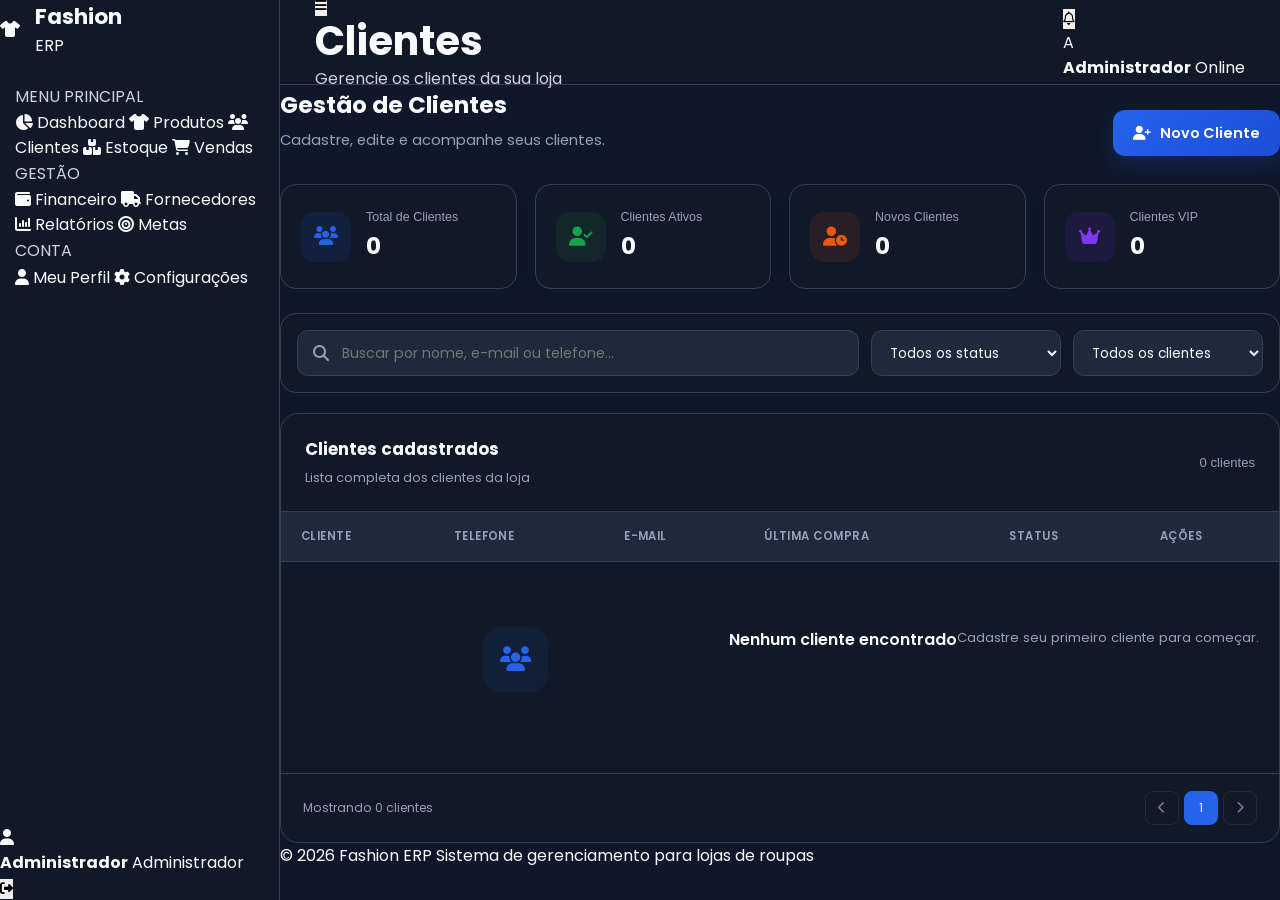
==== commit e58d71e0: "cliente2" ====
--- a/pages/ clientes.html
+++ b/pages/ clientes.html
@@ -10,7 +10,6 @@
     <meta name="description"
         content="Gerenciamento de clientes do Fashion ERP">
 
-    <!-- Google Fonts -->
     <link rel="preconnect" href="https://fonts.googleapis.com">
     <link rel="preconnect" href="https://fonts.gstatic.com" crossorigin>
 
@@ -18,12 +17,10 @@
         href="https://fonts.googleapis.com/css2?family=Poppins:wght@300;400;500;600;700;800&display=swap"
         rel="stylesheet">
 
-    <!-- Font Awesome -->
     <link
         rel="stylesheet"
         href="https://cdnjs.cloudflare.com/ajax/libs/font-awesome/6.7.1/css/all.min.css">
 
-    <!-- CSS -->
     <link rel="stylesheet" href="../css/base.css">
     <link rel="stylesheet" href="../css/layout.css">
     <link rel="stylesheet" href="../css/components.css">
@@ -52,12 +49,9 @@
 
         </div>
 
-
         <nav class="sidebar-menu">
 
-            <p class="menu-title">
-                MENU PRINCIPAL
-            </p>
+            <p class="menu-title">MENU PRINCIPAL</p>
 
             <a href="dashboard.html" class="menu-item">
                 <i class="fa-solid fa-chart-pie"></i>
@@ -84,10 +78,7 @@
                 <span>Vendas</span>
             </a>
 
-
-            <p class="menu-title">
-                GESTÃO
-            </p>
+            <p class="menu-title">GESTÃO</p>
 
             <a href="financeiro.html" class="menu-item">
                 <i class="fa-solid fa-wallet"></i>
@@ -109,10 +100,7 @@
                 <span>Metas</span>
             </a>
 
-
-            <p class="menu-title">
-                CONTA
-            </p>
+            <p class="menu-title">CONTA</p>
 
             <a href="perfil.html" class="menu-item">
                 <i class="fa-solid fa-user"></i>
@@ -126,9 +114,6 @@
 
         </nav>
 
-
-        <!-- USUÁRIO -->
-
         <div class="sidebar-user">
 
             <div class="user-avatar">
@@ -136,15 +121,8 @@
             </div>
 
             <div class="user-info">
-
-                <strong>
-                    Administrador
-                </strong>
-
-                <span>
-                    Administrador
-                </span>
-
+                <strong>Administrador</strong>
+                <span>Administrador</span>
             </div>
 
             <button
@@ -167,7 +145,6 @@
 
     <main class="main-content">
 
-
         <!-- TOPBAR -->
 
         <header class="topbar">
@@ -185,9 +162,7 @@
 
                 <div>
 
-                    <h1>
-                        Clientes
-                    </h1>
+                    <h1>Clientes</h1>
 
                     <p>
                         Gerencie os clientes da sua loja
@@ -202,8 +177,7 @@
 
                 <button
                     class="notification-button"
-                    type="button"
-                    title="Notificações">
+                    type="button">
 
                     <i class="fa-regular fa-bell"></i>
 
@@ -220,13 +194,9 @@
 
                     <div>
 
-                        <strong>
-                            Administrador
-                        </strong>
-
-                        <span>
-                            Online
-                        </span>
+                        <strong>Administrador</strong>
+
+                        <span>Online</span>
 
                     </div>
 
@@ -245,23 +215,20 @@
 
             <div>
 
-                <h2>
-                    Gestão de Clientes
-                </h2>
+                <h2>Gestão de Clientes</h2>
 
                 <p>
-                    Cadastre, consulte e acompanhe seus clientes.
+                    Cadastre, edite e acompanhe seus clientes.
                 </p>
 
             </div>
-
 
             <button
                 class="btn-primary"
                 id="btnNovoCliente"
                 type="button">
 
-                <i class="fa-solid fa-plus"></i>
+                <i class="fa-solid fa-user-plus"></i>
 
                 Novo Cliente
 
@@ -271,27 +238,20 @@
 
 
         <!-- =================================================
-             CARDS DE RESUMO
+             ESTATÍSTICAS
         ================================================== -->
 
         <section class="client-stats">
 
-
-            <!-- TOTAL -->
-
             <div class="client-stat-card">
 
                 <div class="client-stat-icon blue">
-
                     <i class="fa-solid fa-users"></i>
-
                 </div>
 
                 <div>
 
-                    <span>
-                        Total de Clientes
-                    </span>
+                    <span>Total de Clientes</span>
 
                     <strong id="totalClientes">
                         0
@@ -302,21 +262,15 @@
             </div>
 
 
-            <!-- ATIVOS -->
-
             <div class="client-stat-card">
 
                 <div class="client-stat-icon green">
-
                     <i class="fa-solid fa-user-check"></i>
-
                 </div>
 
                 <div>
 
-                    <span>
-                        Clientes Ativos
-                    </span>
+                    <span>Clientes Ativos</span>
 
                     <strong id="clientesAtivos">
                         0
@@ -327,21 +281,15 @@
             </div>
 
 
-            <!-- NOVOS -->
-
             <div class="client-stat-card">
 
-                <div class="client-stat-icon gold">
-
-                    <i class="fa-solid fa-user-plus"></i>
-
+                <div class="client-stat-icon orange">
+                    <i class="fa-solid fa-user-clock"></i>
                 </div>
 
                 <div>
 
-                    <span>
-                        Novos Clientes
-                    </span>
+                    <span>Novos Clientes</span>
 
                     <strong id="novosClientes">
                         0
@@ -352,23 +300,17 @@
             </div>
 
 
-            <!-- INATIVOS -->
-
             <div class="client-stat-card">
 
-                <div class="client-stat-icon red">
-
-                    <i class="fa-solid fa-user-xmark"></i>
-
+                <div class="client-stat-icon purple">
+                    <i class="fa-solid fa-crown"></i>
                 </div>
 
                 <div>
 
-                    <span>
-                        Inativos
-                    </span>
-
-                    <strong id="clientesInativos">
+                    <span>Clientes VIP</span>
+
+                    <strong id="clientesVip">
                         0
                     </strong>
 
@@ -385,27 +327,22 @@
 
         <section class="clients-toolbar">
 
-
-            <!-- PESQUISA -->
-
             <div class="client-search">
 
                 <i class="fa-solid fa-magnifying-glass"></i>
 
                 <input
-                    type="text"
-                    id="pesquisaCliente"
-                    placeholder="Buscar por nome, telefone ou e-mail..."
+                    type="search"
+                    id="buscarCliente"
+                    placeholder="Buscar por nome, e-mail ou telefone..."
                     autocomplete="off">
 
             </div>
 
 
-            <!-- STATUS -->
-
-            <select id="filtroStatusCliente">
-
-                <option value="todos">
+            <select id="filtroStatus">
+
+                <option value="">
                     Todos os status
                 </option>
 
@@ -420,20 +357,18 @@
             </select>
 
 
-            <!-- ORDENAÇÃO -->
-
-            <select id="ordenarClientes">
-
-                <option value="recentes">
-                    Mais recentes
+            <select id="filtroTipo">
+
+                <option value="">
+                    Todos os clientes
                 </option>
 
-                <option value="nome">
-                    Nome A-Z
+                <option value="comum">
+                    Clientes comuns
                 </option>
 
-                <option value="nomeDesc">
-                    Nome Z-A
+                <option value="vip">
+                    Clientes VIP
                 </option>
 
             </select>
@@ -442,22 +377,19 @@
 
 
         <!-- =================================================
-             TABELA DE CLIENTES
+             TABELA
         ================================================== -->
 
         <section class="clients-table-card">
 
-
-            <div class="table-header">
+            <div class="clients-table-header">
 
                 <div>
 
-                    <h2>
-                        Clientes cadastrados
-                    </h2>
+                    <h2>Clientes cadastrados</h2>
 
                     <p>
-                        Lista completa dos clientes
+                        Lista completa dos clientes da loja
                     </p>
 
                 </div>
@@ -469,37 +401,25 @@
             </div>
 
 
-            <div class="table-wrapper">
-
-                <table>
+            <div class="clients-table-wrapper">
+
+                <table class="clients-table">
 
                     <thead>
 
                         <tr>
 
-                            <th>
-                                Cliente
-                            </th>
-
-                            <th>
-                                Telefone
-                            </th>
-
-                            <th>
-                                E-mail
-                            </th>
-
-                            <th>
-                                Cadastro
-                            </th>
-
-                            <th>
-                                Status
-                            </th>
-
-                            <th>
-                                Ações
-                            </th>
+                            <th>Cliente</th>
+
+                            <th>Telefone</th>
+
+                            <th>E-mail</th>
+
+                            <th>Última compra</th>
+
+                            <th>Status</th>
+
+                            <th>Ações</th>
 
                         </tr>
 
@@ -509,84 +429,71 @@
                     <tbody id="listaClientes">
 
                         <!--
-                            Os clientes serão
-                            inseridos pelo clientes.js
+                            Os clientes serão inseridos
+                            automaticamente pelo clientes.js.
                         -->
 
                     </tbody>
 
                 </table>
 
-
-                <!-- ESTADO VAZIO -->
-
-                <div
-                    class="clientes-vazios"
-                    id="clientesVazios">
-
-                    <div class="empty-icon">
-
-                        <i class="fa-solid fa-users"></i>
-
-                    </div>
-
-                    <h3>
-                        Nenhum cliente encontrado
-                    </h3>
-
-                    <p>
-                        Cadastre seu primeiro cliente
-                        para começar.
-                    </p>
+            </div>
+
+
+            <!-- ESTADO VAZIO -->
+
+            <div
+                class="clients-empty"
+                id="clientesVazios">
+
+                <div class="clients-empty-icon">
+
+                    <i class="fa-solid fa-users"></i>
+
+                </div>
+
+                <h3>Nenhum cliente encontrado</h3>
+
+                <p>
+                    Cadastre seu primeiro cliente
+                    para começar.
+                </p>
+
+            </div>
+
+
+            <!-- PAGINAÇÃO -->
+
+            <div class="clients-pagination">
+
+                <span id="textoPaginacao">
+                    Mostrando 0 clientes
+                </span>
+
+                <div class="clients-pagination-controls">
 
                     <button
-                        class="btn-primary"
-                        id="btnNovoClienteVazio"
-                        type="button">
-
-                        <i class="fa-solid fa-plus"></i>
-
-                        Cadastrar Cliente
+                        type="button"
+                        id="paginaAnterior"
+                        disabled>
+
+                        <i class="fa-solid fa-chevron-left"></i>
 
                     </button>
 
-                </div>
-
-            </div>
-
-
-            <!-- PAGINAÇÃO -->
-
-            <div class="table-pagination">
-
-                <span id="paginacaoInfo">
-                    Nenhum cliente
-                </span>
-
-                <div>
-
                     <button
-                        id="paginaAnterior"
                         type="button"
-                        title="Página anterior">
-
-                        <i class="fa-solid fa-chevron-left"></i>
+                        class="active"
+                        id="paginaAtual">
+
+                        1
 
                     </button>
 
                     <button
-                        class="active"
-                        id="paginaAtual"
-                        type="button">
-
-                        1
-
-                    </button>
-
-                    <button
+                        type="button"
                         id="paginaProxima"
-                        type="button"
-                        title="Próxima página">
+                        disabled>
 
                         <i class="fa-solid fa-chevron-right"></i>
 
@@ -619,24 +526,20 @@
 
 
     <!-- =====================================================
-         MODAL NOVO CLIENTE
+         MODAL CLIENTE
     ====================================================== -->
 
     <div
         class="modal-overlay"
         id="modalCliente">
 
-
         <div class="client-modal">
 
-
-            <!-- CABEÇALHO -->
-
             <div class="modal-header">
 
                 <div>
 
-                    <h2 id="tituloModalCliente">
+                    <h2 id="tituloModal">
                         Novo Cliente
                     </h2>
 
@@ -646,12 +549,10 @@
 
                 </div>
 
-
                 <button
                     class="modal-close"
-                    id="fecharModalCliente"
-                    type="button"
-                    title="Fechar">
+                    id="fecharModal"
+                    type="button">
 
                     <i class="fa-solid fa-xmark"></i>
 
@@ -660,22 +561,21 @@
             </div>
 
 
-            <!-- FORMULÁRIO -->
-
-            <form id="formCliente">
-
+            <form
+                class="client-form"
+                id="formCliente">
 
                 <input
                     type="hidden"
                     id="clienteId">
 
 
-                <div class="form-grid">
+                <div class="client-form-grid">
 
 
                     <!-- NOME -->
 
-                    <div class="form-group">
+                    <div class="client-form-group full">
 
                         <label for="nomeCliente">
                             Nome completo
@@ -684,8 +584,7 @@
                         <input
                             type="text"
                             id="nomeCliente"
-                            placeholder="Ex.: Maria Silva"
-                            autocomplete="name"
+                            placeholder="Digite o nome completo"
                             required>
 
                     </div>
@@ -693,7 +592,7 @@
 
                     <!-- CPF -->
 
-                    <div class="form-group">
+                    <div class="client-form-group">
 
                         <label for="cpfCliente">
                             CPF
@@ -702,15 +601,14 @@
                         <input
                             type="text"
                             id="cpfCliente"
-                            placeholder="000.000.000-00"
-                            maxlength="14">
+                            placeholder="000.000.000-00">
 
                     </div>
 
 
                     <!-- TELEFONE -->
 
-                    <div class="form-group">
+                    <div class="client-form-group">
 
                         <label for="telefoneCliente">
                             Telefone
@@ -719,8 +617,7 @@
                         <input
                             type="tel"
                             id="telefoneCliente"
-                            placeholder="(34) 99999-9999"
-                            autocomplete="tel"
+                            placeholder="(00) 00000-0000"
                             required>
 
                     </div>
@@ -728,7 +625,7 @@
 
                     <!-- EMAIL -->
 
-                    <div class="form-group">
+                    <div class="client-form-group full">
 
                         <label for="emailCliente">
                             E-mail
@@ -737,15 +634,14 @@
                         <input
                             type="email"
                             id="emailCliente"
-                            placeholder="cliente@email.com"
-                            autocomplete="email">
+                            placeholder="cliente@email.com">
 
                     </div>
 
 
                     <!-- DATA NASCIMENTO -->
 
-                    <div class="form-group">
+                    <div class="client-form-group">
 
                         <label for="nascimentoCliente">
                             Data de nascimento
@@ -758,9 +654,32 @@
                     </div>
 
 
+                    <!-- TIPO -->
+
+                    <div class="client-form-group">
+
+                        <label for="tipoCliente">
+                            Tipo de cliente
+                        </label>
+
+                        <select id="tipoCliente">
+
+                            <option value="comum">
+                                Cliente comum
+                            </option>
+
+                            <option value="vip">
+                                Cliente VIP
+                            </option>
+
+                        </select>
+
+                    </div>
+
+
                     <!-- STATUS -->
 
-                    <div class="form-group">
+                    <div class="client-form-group">
 
                         <label for="statusCliente">
                             Status
@@ -781,60 +700,24 @@
                     </div>
 
 
-                    <!-- ENDEREÇO -->
-
-                    <div class="form-group full">
-
-                        <label for="enderecoCliente">
-                            Endereço
-                        </label>
-
-                        <input
-                            type="text"
-                            id="enderecoCliente"
-                            placeholder="Rua, número, bairro...">
-
-                    </div>
-
-
-                    <!-- CIDADE -->
-
-                    <div class="form-group">
-
-                        <label for="cidadeCliente">
-                            Cidade
-                        </label>
-
-                        <input
-                            type="text"
-                            id="cidadeCliente"
-                            placeholder="Ex.: Patos de Minas">
-
-                    </div>
-
-
                     <!-- OBSERVAÇÕES -->
 
-                    <div class="form-group">
+                    <div class="client-form-group full">
 
                         <label for="observacoesCliente">
                             Observações
                         </label>
 
-                        <input
-                            type="text"
+                        <textarea
                             id="observacoesCliente"
-                            placeholder="Observações sobre o cliente">
-
-                    </div>
-
-
-                </div>
-
-
-                <!-- RODAPÉ DO MODAL -->
-
-                <div class="modal-footer">
+                            placeholder="Observações sobre o cliente..."></textarea>
+
+                    </div>
+
+                </div>
+
+
+                <div class="client-modal-footer">
 
                     <button
                         type="button"
@@ -845,7 +728,6 @@
 
                     </button>
 
-
                     <button
                         type="submit"
                         class="btn-primary">
@@ -874,7 +756,7 @@
 
     <script>
 
-        /* =================================================
+        /* ================================================
            MENU MOBILE
         ================================================= */
 
@@ -884,48 +766,36 @@
         const sidebar =
             document.querySelector(".sidebar");
 
-
         if (mobileMenu && sidebar) {
 
-            mobileMenu.addEventListener(
-                "click",
-                () => {
-
-                    sidebar.classList.toggle("open");
-
-                }
-            );
+            mobileMenu.addEventListener("click", () => {
+
+                sidebar.classList.toggle("open");
+
+            });
 
         }
 
 
-        /* =================================================
+        /* ================================================
            LOGOUT
         ================================================= */
 
         const logoutButton =
             document.getElementById("logoutButton");
 
-
         if (logoutButton) {
 
-            logoutButton.addEventListener(
-                "click",
-                () => {
-
-                    localStorage.removeItem(
-                        "usuarioLogado"
-                    );
-
-                    localStorage.removeItem(
-                        "emailUsuario"
-                    );
-
-                    window.location.href =
-                        "../index.html";
-
-                }
-            );
+            logoutButton.addEventListener("click", () => {
+
+                localStorage.removeItem("usuarioLogado");
+
+                localStorage.removeItem("emailUsuario");
+
+                window.location.href =
+                    "../index.html";
+
+            });
 
         }
 
